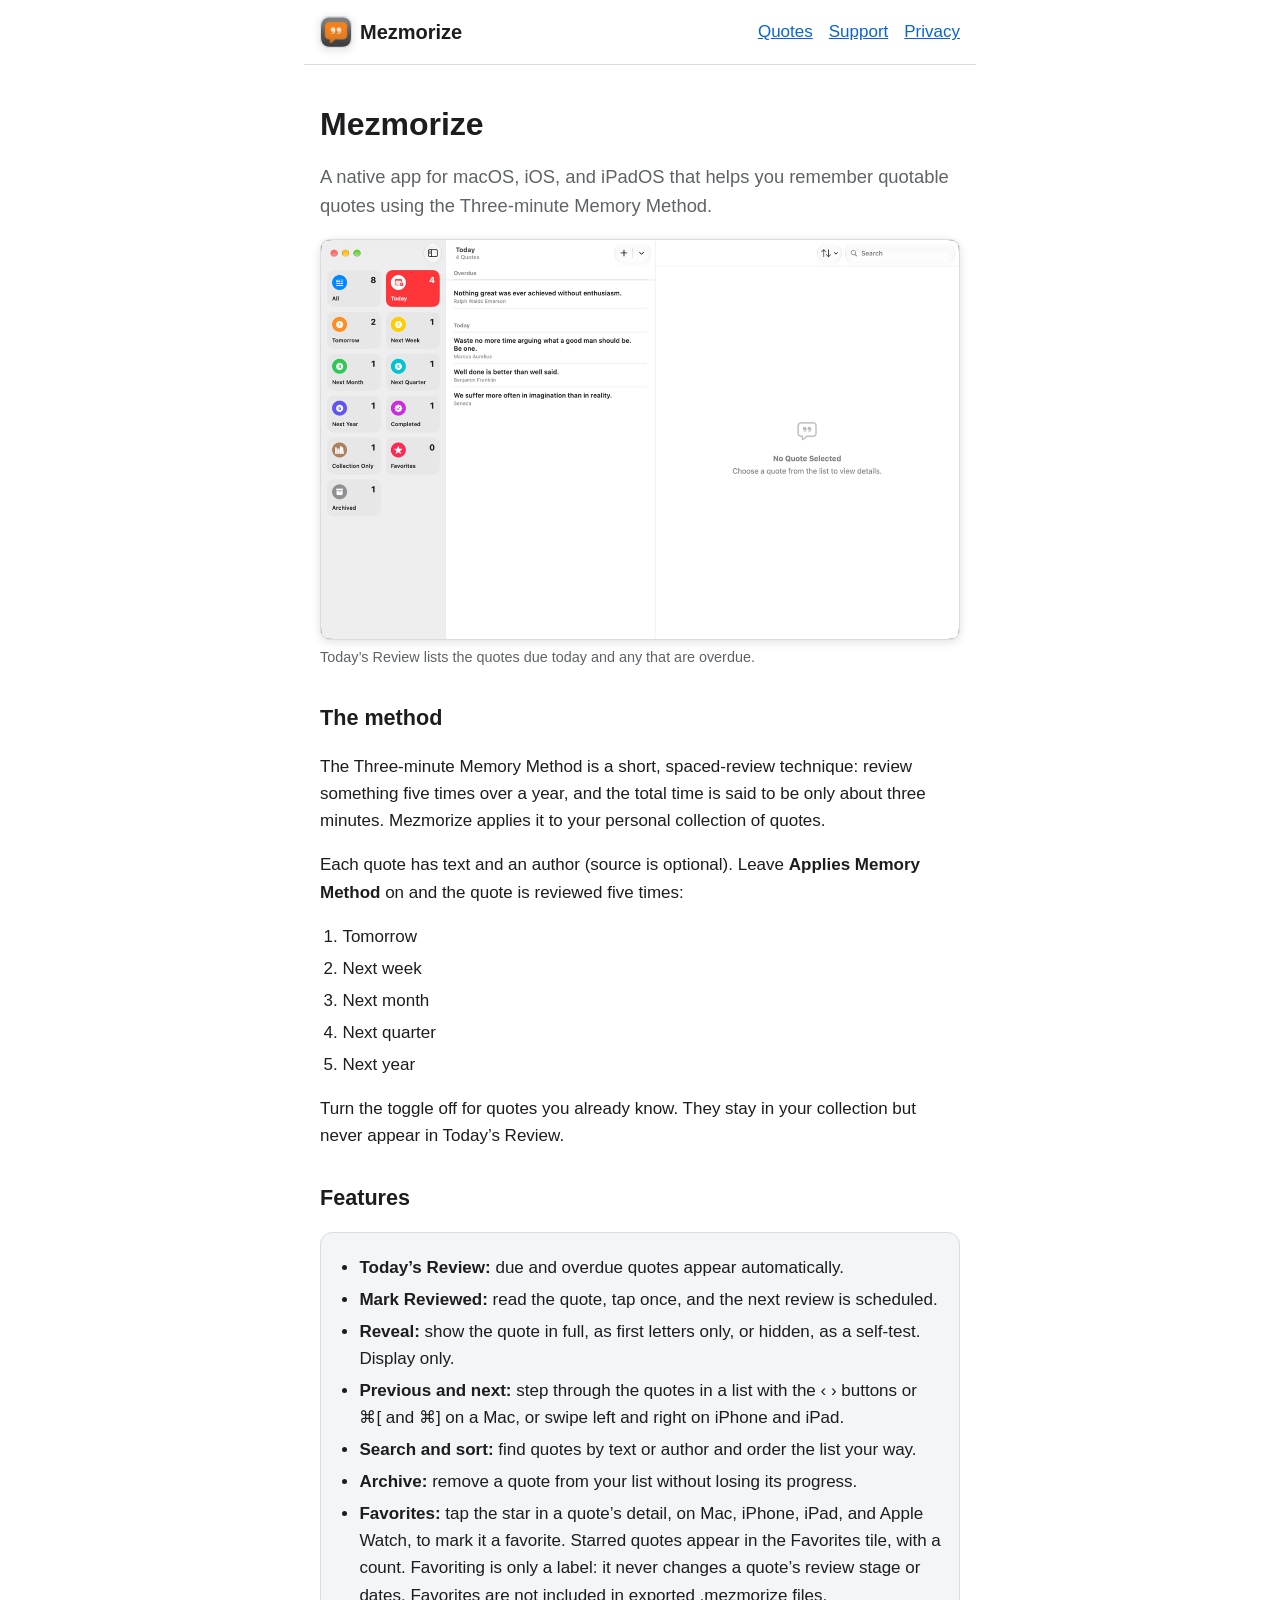
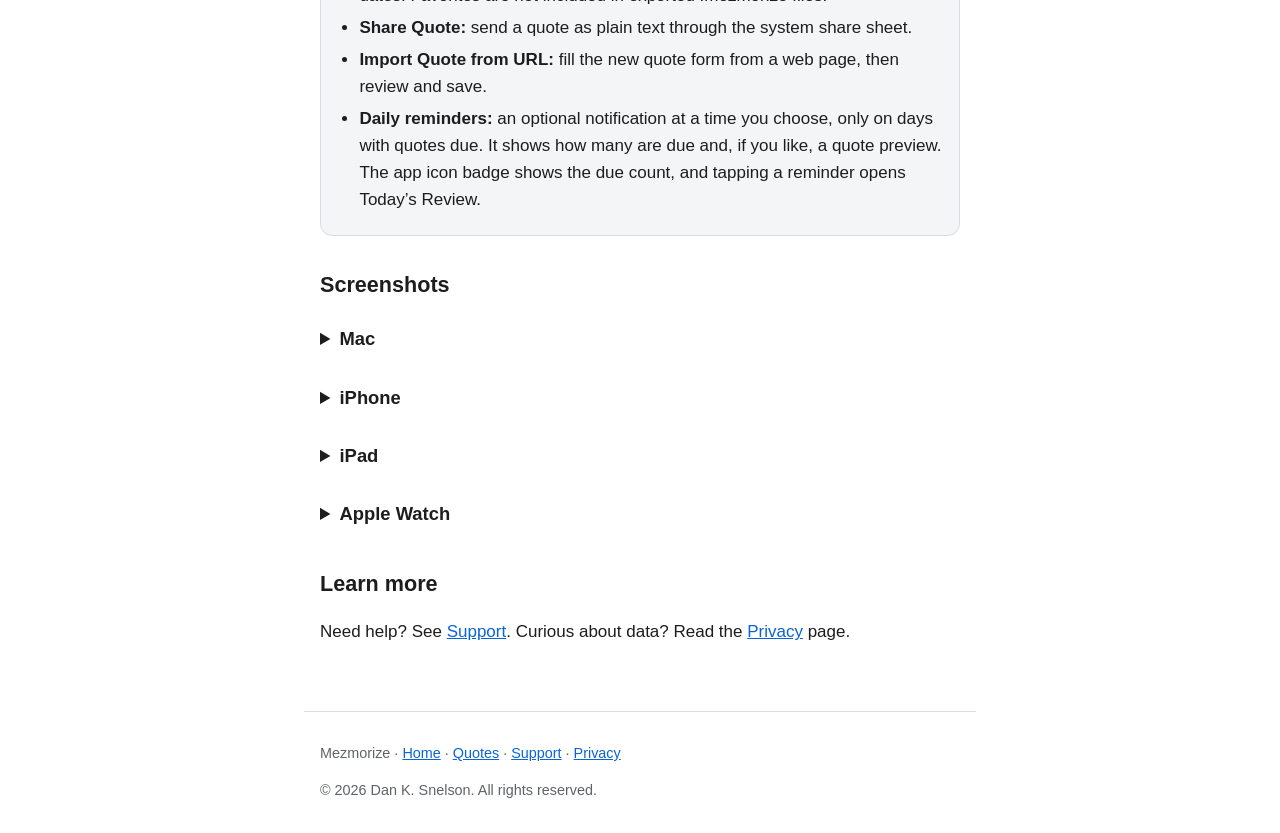
==== index.html @ 94668684 "Add Apple Watch screenshots to the home page" ====
<!doctype html>
<html lang="en">
<head>
<meta charset="utf-8">
<meta name="viewport" content="width=device-width, initial-scale=1">
<title>Mezmorize</title>
<meta name="description" content="A native SwiftUI app for macOS, iOS, and iPadOS that helps you remember quotable quotes.">
<link rel="stylesheet" href="style.css">
<script src="lightbox.js" defer></script>
</head>
<body>
<header>
<a class="brand" href="index.html"><img src="images/mezmorize_icon_128.png" alt="" width="32" height="32">Mezmorize</a>
<nav><a href="quotes.html">Quotes</a><a href="support.html">Support</a><a href="privacy.html">Privacy</a></nav>
</header>
<main>
<h1>Mezmorize</h1>
<p class="lead">A native app for macOS, iOS, and iPadOS that helps you remember quotable quotes using the Three-minute Memory Method.</p>

<figure class="shot hero"><picture><source media="(prefers-color-scheme: dark)" srcset="screenshots/web/mac/01-todays-review-dark.png"><img src="screenshots/web/mac/01-todays-review.png" alt="The Today&rsquo;s Review screen in Mezmorize on Mac, listing the quotes that are due today and any that are overdue." width="1200" height="750" decoding="async"></picture><figcaption>Today&rsquo;s Review lists the quotes due today and any that are overdue.</figcaption></figure>

<h2>The method</h2>
<p>The Three-minute Memory Method is a short, spaced-review technique: review something five times over a year, and the total time is said to be only about three minutes. Mezmorize applies it to your personal collection of quotes.</p>
<p>Each quote has text and an author (source is optional). Leave <strong>Applies Memory Method</strong> on and the quote is reviewed five times:</p>
<ol>
<li>Tomorrow</li>
<li>Next week</li>
<li>Next month</li>
<li>Next quarter</li>
<li>Next year</li>
</ol>
<p>Turn the toggle off for quotes you already know. They stay in your collection but never appear in Today&rsquo;s Review.</p>

<h2>Features</h2>
<div class="card">
<ul>
<li><strong>Today&rsquo;s Review:</strong> due and overdue quotes appear automatically.</li>
<li><strong>Mark Reviewed:</strong> read the quote, tap once, and the next review is scheduled.</li>
<li><strong>Reveal:</strong> show the quote in full, as first letters only, or hidden, as a self-test. Display only.</li>
<li><strong>Previous and next:</strong> step through the quotes in a list with the &lsaquo; &rsaquo; buttons or &#8984;[ and &#8984;] on a Mac, or swipe left and right on iPhone and iPad.</li>
<li><strong>Search and sort:</strong> find quotes by text or author and order the list your way.</li>
<li><strong>Archive:</strong> remove a quote from your list without losing its progress.</li>
<li><strong>Favorites:</strong> tap the star in a quote&rsquo;s detail, on Mac, iPhone, iPad, and Apple Watch, to mark it a favorite. Starred quotes appear in the Favorites tile, with a count. Favoriting is only a label: it never changes a quote&rsquo;s review stage or dates. Favorites are not included in exported .mezmorize files.</li>
<li><strong>Share Quote:</strong> send a quote as plain text through the system share sheet.</li>
<li><strong>Import Quote from URL:</strong> fill the new quote form from a web page, then review and save.</li>
<li><strong>Daily reminders:</strong> an optional notification at a time you choose, only on days with quotes due. It shows how many are due and, if you like, a quote preview. The app icon badge shows the due count, and tapping a reminder opens Today&rsquo;s Review.</li>
</ul>
</div>

<h2>Screenshots</h2>
<details class="platform">
<summary>Mac</summary>
<div class="shots">
<figure class="shot"><picture><source media="(prefers-color-scheme: dark)" srcset="screenshots/web/mac/02-quote-detail-dark.png"><img src="screenshots/web/mac/02-quote-detail.png" alt="A quote&rsquo;s detail screen showing its review progress and a Mark Reviewed button." loading="lazy" decoding="async" width="1200" height="750"></picture><figcaption>Open a quote, check its review progress, then tap Mark Reviewed to schedule the next review.</figcaption></figure>
<figure class="shot"><img src="screenshots/web/mac/04-reveal-hidden.png" alt="A quote with its text hidden so you can test yourself." loading="lazy" decoding="async" width="1200" height="750"><figcaption>Reveal: use Hide All to hide a quote and test yourself.</figcaption></figure>
<figure class="shot"><img src="screenshots/web/mac/05-search.png" alt="Searching within a collection of quotes by text or author." loading="lazy" decoding="async" width="1200" height="750"><figcaption>Search within a collection by text or author.</figcaption></figure>
<figure class="shot"><img src="screenshots/web/mac/06-new-quote.png" alt="The new quote form with fields for the quote text, author, and optional source." loading="lazy" decoding="async" width="1200" height="750"><figcaption>Add a quote with its text, author, and optional source.</figcaption></figure>
<figure class="shot"><img src="screenshots/web/mac/07-import-url.png" alt="The Import from URL screen, which fills the new quote form from a web page." loading="lazy" decoding="async" width="1200" height="750"><figcaption>Import from URL fills the new quote form from a web page. Review it, then save.</figcaption></figure>
</div>
</details>

<details class="platform">
<summary>iPhone</summary>
<div class="phones">
<figure><picture><source media="(prefers-color-scheme: dark)" srcset="screenshots/web/iphone/08-todays-review-dark.png"><img src="screenshots/web/iphone/02-todays-review.png" alt="Today&rsquo;s Review on iPhone, listing one overdue quote and three due today." loading="lazy" decoding="async" width="460" height="1000"></picture><figcaption>Today&rsquo;s Review: quotes due today and any overdue.</figcaption></figure>
<figure><img src="screenshots/web/iphone/03-quote-detail.png" alt="A quote on iPhone with its review progress, 1 of 5, and a Mark Reviewed button." loading="lazy" decoding="async" width="460" height="1000"><figcaption>Check progress, then Mark Reviewed.</figcaption></figure>
<figure><img src="screenshots/web/iphone/06-search.png" alt="Searching for an author on iPhone, with matching quotes listed above the keyboard." loading="lazy" decoding="async" width="460" height="1000"><figcaption>Search by text or author.</figcaption></figure>
</div>
</details>

<details class="platform">
<summary>iPad</summary>
<div class="shots">
<figure><picture><source media="(prefers-color-scheme: dark)" srcset="screenshots/web/ipad/07-todays-review-dark.png"><img src="screenshots/web/ipad/01-todays-review.png" alt="Today&rsquo;s Review on iPad, listing the quotes that are due today and any that are overdue." loading="lazy" decoding="async" width="750" height="1000"></picture><figcaption>Today&rsquo;s Review: quotes due today and any overdue.</figcaption></figure>
<figure><img src="screenshots/web/ipad/02-quote-detail.png" alt="A quote on iPad with its review progress and a Mark Reviewed button." loading="lazy" decoding="async" width="750" height="1000"><figcaption>Check progress, then Mark Reviewed.</figcaption></figure>
<figure><img src="screenshots/web/ipad/05-search.png" alt="Searching for quotes by text or author on iPad." loading="lazy" decoding="async" width="750" height="1000"><figcaption>Search by text or author.</figcaption></figure>
</div>
</details>

<details class="platform">
<summary>Apple Watch</summary>
<div class="phones">
<figure><img src="screenshots/web/watch/01-today.png" alt="Today list on Apple Watch: quotes that are overdue, then due today." loading="lazy" decoding="async" width="416" height="496"><figcaption>Today lists the quotes that are due.</figcaption></figure>
<figure><img src="screenshots/web/watch/02-quote-detail.png" alt="A quote on Apple Watch with its author and review progress." loading="lazy" decoding="async" width="416" height="496"><figcaption>Open a quote to see its progress.</figcaption></figure>
<figure><img src="screenshots/web/watch/03-reveal-hidden.png" alt="A quote on Apple Watch with its text hidden." loading="lazy" decoding="async" width="416" height="496"><figcaption>Tap the quote to cycle Full, First Letters, and Hidden.</figcaption></figure>
</div>
</details>

<h2>Learn more</h2>
<p>Need help? See <a href="support.html">Support</a>. Curious about data? Read the <a href="privacy.html">Privacy</a> page.</p>
</main>
<footer>
<p>Mezmorize &middot; <a href="index.html">Home</a> &middot; <a href="quotes.html">Quotes</a> &middot; <a href="support.html">Support</a> &middot; <a href="privacy.html">Privacy</a></p>
<p>&copy; 2026 Dan K. Snelson. All rights reserved.</p>
</footer>
</body>
</html>
---- style.css ----
:root{--bg:#fff;--fg:#1d1d1f;--muted:#5f6368;--accent:#0a64d6;--card:#f4f5f7;--border:#d9dce1}
@media (prefers-color-scheme:dark){:root{--bg:#111214;--fg:#ececee;--muted:#a0a4ab;--accent:#6cb2ff;--card:#1b1d21;--border:#2e3137}}
*{box-sizing:border-box}
body{margin:0;background:var(--bg);color:var(--fg);font:17px/1.6 -apple-system,BlinkMacSystemFont,"Segoe UI",Roboto,Helvetica,Arial,sans-serif}
a{color:var(--accent)}
header,main,footer{max-width:42rem;margin:0 auto;padding:1rem 16px}
header{display:flex;flex-wrap:wrap;justify-content:space-between;align-items:center;gap:.5rem;border-bottom:1px solid var(--border)}
.brand{display:inline-flex;align-items:center;gap:.5rem;font-weight:700;font-size:1.25rem;color:var(--fg);text-decoration:none}
.brand img{width:32px;height:32px;border-radius:7px}
nav a{margin-left:1rem}
h1{font-size:2rem;line-height:1.2;margin:1.5rem 0 .5rem}
h2{font-size:1.35rem;margin:2rem 0 .5rem}
.lead{font-size:1.15rem;color:var(--muted)}
ol,ul{padding-left:1.4rem}
li{margin:.3rem 0}
.card{background:var(--card);border:1px solid var(--border);border-radius:12px;padding:.25rem 1rem;margin:1rem 0}
footer{border-top:1px solid var(--border);color:var(--muted);font-size:.9rem;margin-top:2rem}
figure{margin:1rem 0}
figcaption{color:var(--muted);font-size:.9rem;margin-top:.4rem}
img{display:block;max-width:100%;height:auto;border-radius:10px;border:1px solid var(--border);box-shadow:0 2px 10px rgba(0,0,0,.12)}
.shots,.pair{display:grid;grid-template-columns:1fr;gap:1rem}
.shots figure,.pair figure{margin:0}
@media (min-width:600px){.shots,.pair{grid-template-columns:1fr 1fr}.wide{grid-column:1/-1}}
h3{font-size:1.1rem;margin:1.5rem 0 .5rem}
.phones{display:grid;grid-template-columns:1fr 1fr;gap:1rem;margin:1rem 0}
.phones figure{margin:0}
.phones img{max-width:14rem;margin:0 auto}
@media (min-width:600px){.phones{grid-template-columns:repeat(4,1fr)}}
details.platform{margin:1rem 0}
details.platform>summary{cursor:pointer;font-weight:600;font-size:1.15rem;padding:.4rem 0}
details.platform[open]>summary{margin-bottom:.75rem}
figure img.zoomable{cursor:zoom-in}
dialog.lightbox{border:0;padding:0;background:transparent;color:#fff;width:100%;height:100%;max-width:100vw;max-height:100vh;overflow:hidden;cursor:zoom-out}
dialog.lightbox[open]{display:flex;flex-direction:column;align-items:center;justify-content:center;gap:.75rem}
dialog.lightbox::backdrop{background:rgba(0,0,0,.9)}
dialog.lightbox img{max-width:96vw;max-height:84vh;width:auto;height:auto;object-fit:contain;border:0;border-radius:6px;box-shadow:none;margin:0}
dialog.lightbox p{margin:0;padding:0 16px;max-width:96vw;text-align:center;font-size:.95rem;color:#ececee}
dialog.lightbox .lightbox-close{position:absolute;top:.5rem;right:.75rem;width:2.5rem;height:2.5rem;border:0;border-radius:50%;background:rgba(255,255,255,.15);color:#fff;font-size:1.75rem;line-height:1;cursor:pointer}
dialog.lightbox .lightbox-close:hover,dialog.lightbox .lightbox-close:focus-visible{background:rgba(255,255,255,.3)}
@media (prefers-reduced-motion:no-preference){dialog.lightbox[open]{animation:lbfade .18s ease-out}dialog.lightbox[open]::backdrop{animation:lbfade .18s ease-out}@keyframes lbfade{from{opacity:0}to{opacity:1}}}
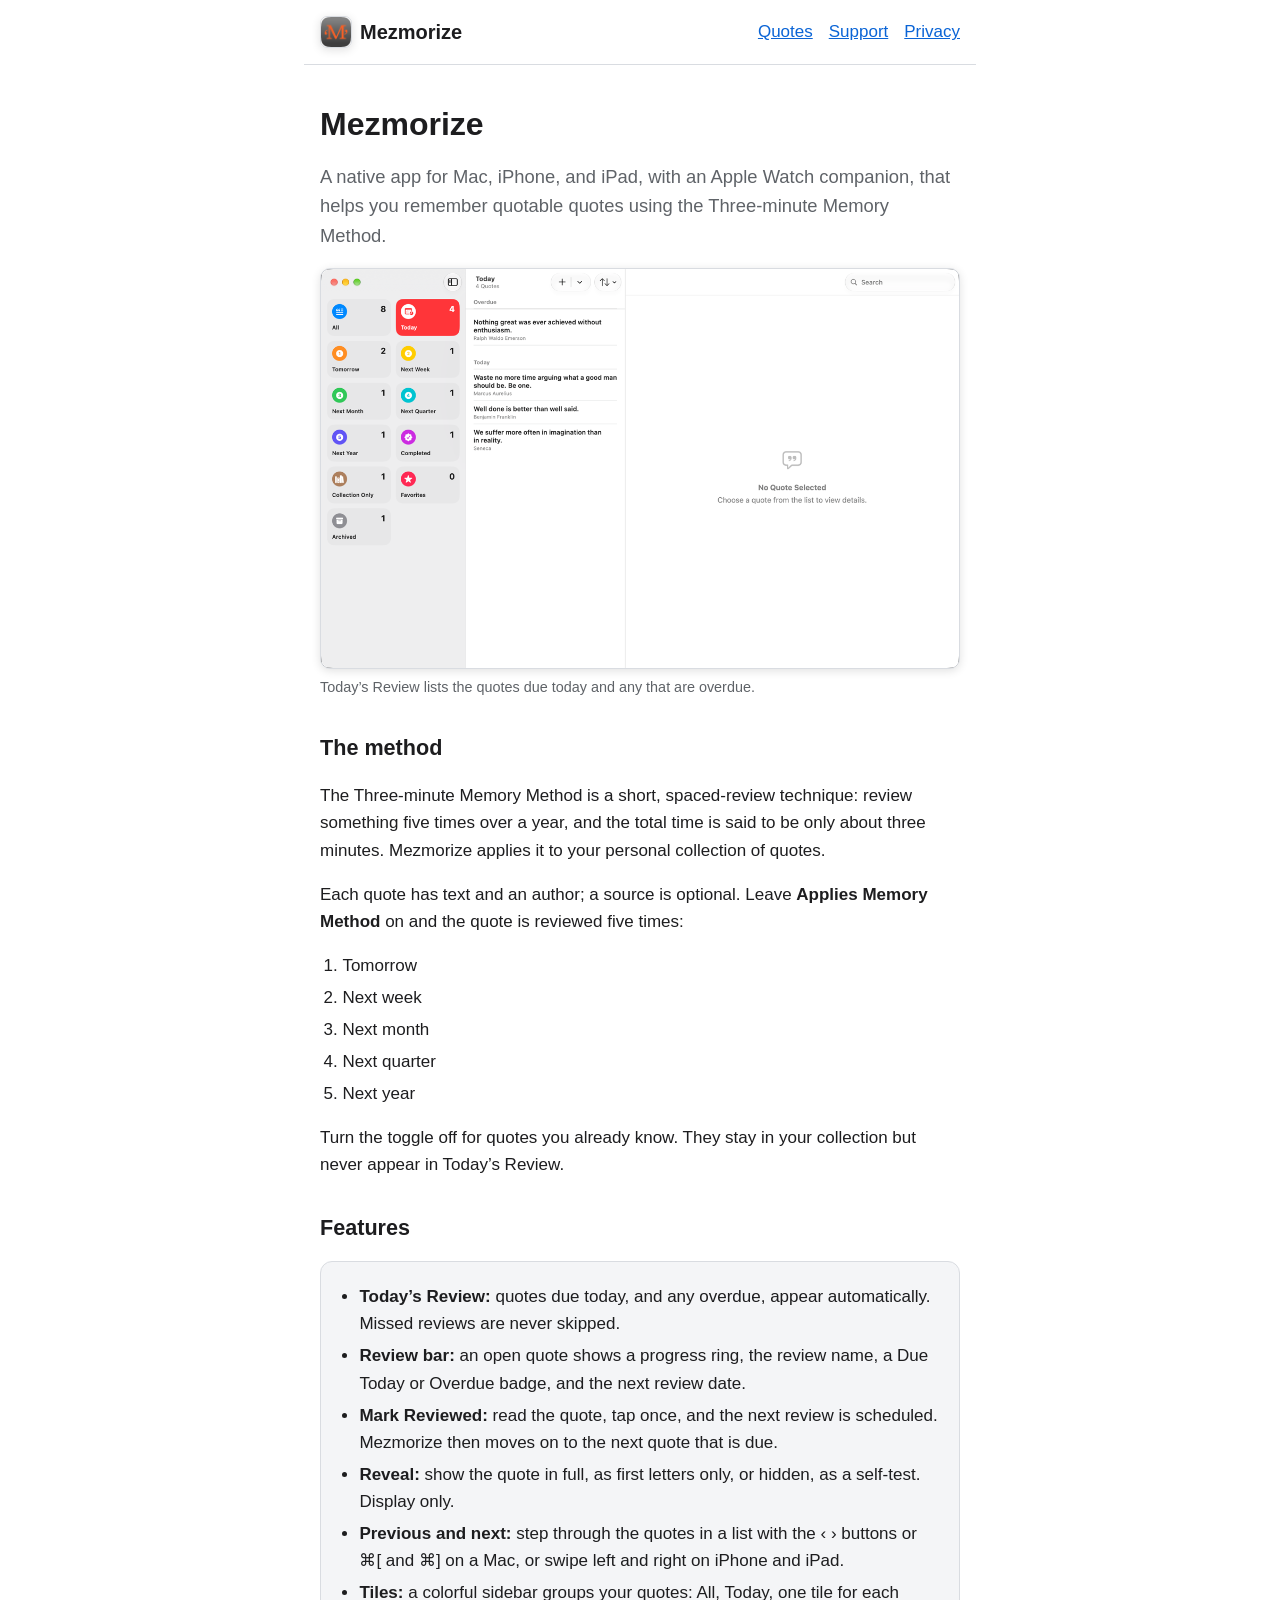
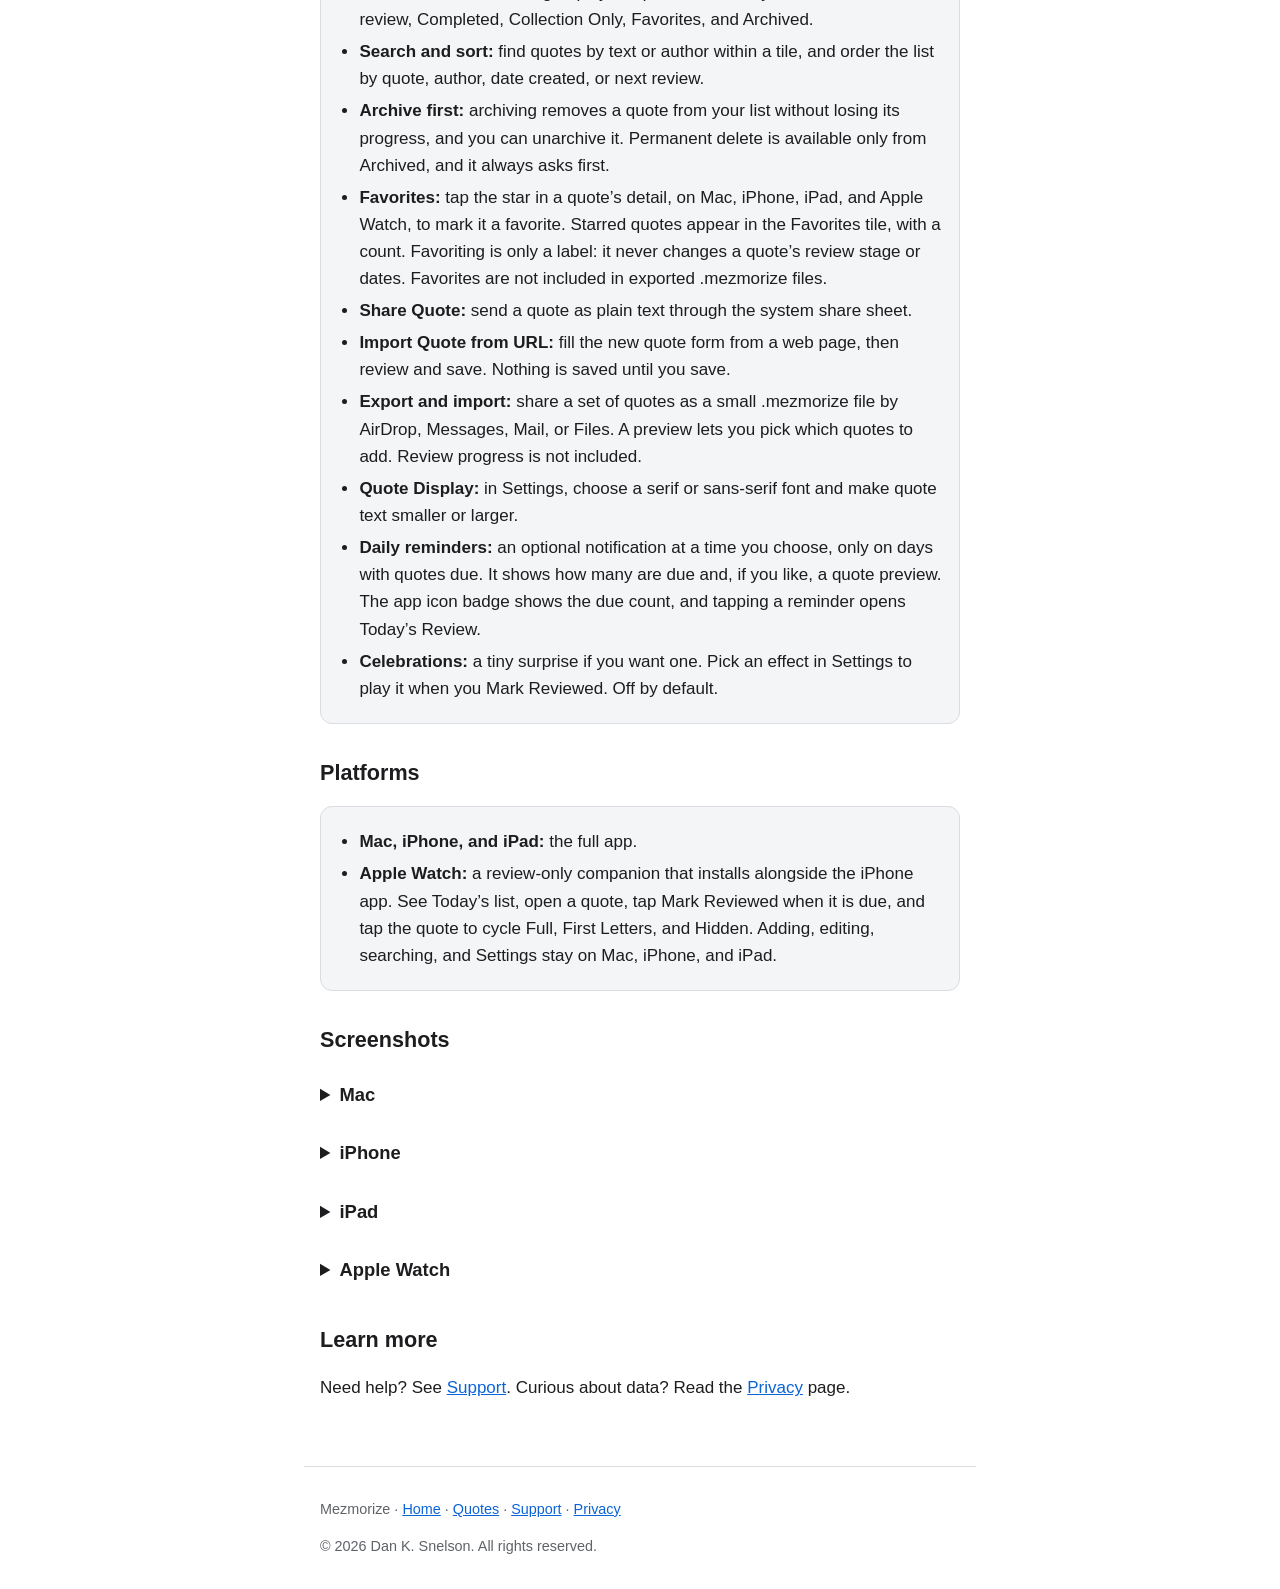
==== commit a0422c11: "Update site to match the app: watch companion, features, privacy, templates Add Apple Watch and curr" ====
--- a/index.html
+++ b/index.html
@@ -4,7 +4,7 @@
 <meta charset="utf-8">
 <meta name="viewport" content="width=device-width, initial-scale=1">
 <title>Mezmorize</title>
-<meta name="description" content="A native SwiftUI app for macOS, iOS, and iPadOS that helps you remember quotable quotes.">
+<meta name="description" content="A native SwiftUI app for Mac, iPhone, iPad, and Apple Watch that helps you remember quotable quotes.">
 <link rel="stylesheet" href="style.css">
 <script src="lightbox.js" defer></script>
 </head>
@@ -15,13 +15,13 @@
 </header>
 <main>
 <h1>Mezmorize</h1>
-<p class="lead">A native app for macOS, iOS, and iPadOS that helps you remember quotable quotes using the Three-minute Memory Method.</p>
+<p class="lead">A native app for Mac, iPhone, and iPad, with an Apple Watch companion, that helps you remember quotable quotes using the Three-minute Memory Method.</p>
 
-<figure class="shot hero"><picture><source media="(prefers-color-scheme: dark)" srcset="screenshots/web/mac/01-todays-review-dark.png"><img src="screenshots/web/mac/01-todays-review.png" alt="The Today&rsquo;s Review screen in Mezmorize on Mac, listing the quotes that are due today and any that are overdue." width="1200" height="750" decoding="async"></picture><figcaption>Today&rsquo;s Review lists the quotes due today and any that are overdue.</figcaption></figure>
+<figure class="shot hero"><picture><source media="(prefers-color-scheme: dark)" srcset="screenshots/web/mac/01-todays-review-dark.png"><img src="screenshots/web/mac/01-todays-review.png" alt="Mezmorize on Mac: the tile sidebar, the Today&rsquo;s Review list with one overdue quote and three due today, and a quote open with its review bar." width="1200" height="750" decoding="async"></picture><figcaption>Today&rsquo;s Review lists the quotes due today and any that are overdue.</figcaption></figure>
 
 <h2>The method</h2>
 <p>The Three-minute Memory Method is a short, spaced-review technique: review something five times over a year, and the total time is said to be only about three minutes. Mezmorize applies it to your personal collection of quotes.</p>
-<p>Each quote has text and an author (source is optional). Leave <strong>Applies Memory Method</strong> on and the quote is reviewed five times:</p>
+<p>Each quote has text and an author; a source is optional. Leave <strong>Applies Memory Method</strong> on and the quote is reviewed five times:</p>
 <ol>
 <li>Tomorrow</li>
 <li>Next week</li>
@@ -34,16 +34,29 @@
 <h2>Features</h2>
 <div class="card">
 <ul>
-<li><strong>Today&rsquo;s Review:</strong> due and overdue quotes appear automatically.</li>
-<li><strong>Mark Reviewed:</strong> read the quote, tap once, and the next review is scheduled.</li>
+<li><strong>Today&rsquo;s Review:</strong> quotes due today, and any overdue, appear automatically. Missed reviews are never skipped.</li>
+<li><strong>Review bar:</strong> an open quote shows a progress ring, the review name, a Due Today or Overdue badge, and the next review date.</li>
+<li><strong>Mark Reviewed:</strong> read the quote, tap once, and the next review is scheduled. Mezmorize then moves on to the next quote that is due.</li>
 <li><strong>Reveal:</strong> show the quote in full, as first letters only, or hidden, as a self-test. Display only.</li>
 <li><strong>Previous and next:</strong> step through the quotes in a list with the &lsaquo; &rsaquo; buttons or &#8984;[ and &#8984;] on a Mac, or swipe left and right on iPhone and iPad.</li>
-<li><strong>Search and sort:</strong> find quotes by text or author and order the list your way.</li>
-<li><strong>Archive:</strong> remove a quote from your list without losing its progress.</li>
+<li><strong>Tiles:</strong> a colorful sidebar groups your quotes: All, Today, one tile for each review, Completed, Collection Only, Favorites, and Archived.</li>
+<li><strong>Search and sort:</strong> find quotes by text or author within a tile, and order the list by quote, author, date created, or next review.</li>
+<li><strong>Archive first:</strong> archiving removes a quote from your list without losing its progress, and you can unarchive it. Permanent delete is available only from Archived, and it always asks first.</li>
 <li><strong>Favorites:</strong> tap the star in a quote&rsquo;s detail, on Mac, iPhone, iPad, and Apple Watch, to mark it a favorite. Starred quotes appear in the Favorites tile, with a count. Favoriting is only a label: it never changes a quote&rsquo;s review stage or dates. Favorites are not included in exported .mezmorize files.</li>
 <li><strong>Share Quote:</strong> send a quote as plain text through the system share sheet.</li>
-<li><strong>Import Quote from URL:</strong> fill the new quote form from a web page, then review and save.</li>
+<li><strong>Import Quote from URL:</strong> fill the new quote form from a web page, then review and save. Nothing is saved until you save.</li>
+<li><strong>Export and import:</strong> share a set of quotes as a small .mezmorize file by AirDrop, Messages, Mail, or Files. A preview lets you pick which quotes to add. Review progress is not included.</li>
+<li><strong>Quote Display:</strong> in Settings, choose a serif or sans-serif font and make quote text smaller or larger.</li>
 <li><strong>Daily reminders:</strong> an optional notification at a time you choose, only on days with quotes due. It shows how many are due and, if you like, a quote preview. The app icon badge shows the due count, and tapping a reminder opens Today&rsquo;s Review.</li>
+<li><strong>Celebrations:</strong> a tiny surprise if you want one. Pick an effect in Settings to play it when you Mark Reviewed. Off by default.</li>
+</ul>
+</div>
+
+<h2>Platforms</h2>
+<div class="card">
+<ul>
+<li><strong>Mac, iPhone, and iPad:</strong> the full app.</li>
+<li><strong>Apple Watch:</strong> a review-only companion that installs alongside the iPhone app. See Today&rsquo;s list, open a quote, tap Mark Reviewed when it is due, and tap the quote to cycle Full, First Letters, and Hidden. Adding, editing, searching, and Settings stay on Mac, iPhone, and iPad.</li>
 </ul>
 </div>
 
@@ -51,8 +64,8 @@
 <details class="platform">
 <summary>Mac</summary>
 <div class="shots">
-<figure class="shot"><picture><source media="(prefers-color-scheme: dark)" srcset="screenshots/web/mac/02-quote-detail-dark.png"><img src="screenshots/web/mac/02-quote-detail.png" alt="A quote&rsquo;s detail screen showing its review progress and a Mark Reviewed button." loading="lazy" decoding="async" width="1200" height="750"></picture><figcaption>Open a quote, check its review progress, then tap Mark Reviewed to schedule the next review.</figcaption></figure>
-<figure class="shot"><img src="screenshots/web/mac/04-reveal-hidden.png" alt="A quote with its text hidden so you can test yourself." loading="lazy" decoding="async" width="1200" height="750"><figcaption>Reveal: use Hide All to hide a quote and test yourself.</figcaption></figure>
+<figure class="shot"><picture><source media="(prefers-color-scheme: dark)" srcset="screenshots/web/mac/02-quote-detail-dark.png"><img src="screenshots/web/mac/02-quote-detail.png" alt="A quote open on Mac, with the review bar at the bottom showing a progress ring, the 1-week review, a Due Today badge, the next review date, and a Mark Reviewed button." loading="lazy" decoding="async" width="1200" height="750"></picture><figcaption>Open a quote, check the review bar, then tap Mark Reviewed to schedule the next review.</figcaption></figure>
+<figure class="shot"><img src="screenshots/web/mac/04-reveal-hidden.png" alt="A quote on Mac with its words replaced by dashes so you can test yourself." loading="lazy" decoding="async" width="1200" height="750"><figcaption>Reveal: cycle a quote between Full, First Letters, and Hidden to test yourself.</figcaption></figure>
 <figure class="shot"><img src="screenshots/web/mac/05-search.png" alt="Searching within a collection of quotes by text or author." loading="lazy" decoding="async" width="1200" height="750"><figcaption>Search within a collection by text or author.</figcaption></figure>
 <figure class="shot"><img src="screenshots/web/mac/06-new-quote.png" alt="The new quote form with fields for the quote text, author, and optional source." loading="lazy" decoding="async" width="1200" height="750"><figcaption>Add a quote with its text, author, and optional source.</figcaption></figure>
 <figure class="shot"><img src="screenshots/web/mac/07-import-url.png" alt="The Import from URL screen, which fills the new quote form from a web page." loading="lazy" decoding="async" width="1200" height="750"><figcaption>Import from URL fills the new quote form from a web page. Review it, then save.</figcaption></figure>
@@ -62,8 +75,8 @@
 <details class="platform">
 <summary>iPhone</summary>
 <div class="phones">
-<figure><picture><source media="(prefers-color-scheme: dark)" srcset="screenshots/web/iphone/08-todays-review-dark.png"><img src="screenshots/web/iphone/02-todays-review.png" alt="Today&rsquo;s Review on iPhone, listing one overdue quote and three due today." loading="lazy" decoding="async" width="460" height="1000"></picture><figcaption>Today&rsquo;s Review: quotes due today and any overdue.</figcaption></figure>
-<figure><img src="screenshots/web/iphone/03-quote-detail.png" alt="A quote on iPhone with its review progress, 1 of 5, and a Mark Reviewed button." loading="lazy" decoding="async" width="460" height="1000"><figcaption>Check progress, then Mark Reviewed.</figcaption></figure>
+<figure><picture><source media="(prefers-color-scheme: dark)" srcset="screenshots/web/iphone/08-todays-review-dark.png"><img src="screenshots/web/iphone/02-todays-review.png" alt="Today&rsquo;s Review on iPhone, listing one overdue quote and three due today, with a button to add a quote." loading="lazy" decoding="async" width="460" height="1000"></picture><figcaption>Today&rsquo;s Review: quotes due today and any overdue.</figcaption></figure>
+<figure><img src="screenshots/web/iphone/03-quote-detail.png" alt="A quote on iPhone with the review bar at the bottom: a progress ring, the review name, a Due Today badge, and a button to mark it reviewed." loading="lazy" decoding="async" width="460" height="1000"><figcaption>Check the review bar, then Mark Reviewed.</figcaption></figure>
 <figure><img src="screenshots/web/iphone/06-search.png" alt="Searching for an author on iPhone, with matching quotes listed above the keyboard." loading="lazy" decoding="async" width="460" height="1000"><figcaption>Search by text or author.</figcaption></figure>
 </div>
 </details>
@@ -72,7 +85,7 @@
 <summary>iPad</summary>
 <div class="shots">
 <figure><picture><source media="(prefers-color-scheme: dark)" srcset="screenshots/web/ipad/07-todays-review-dark.png"><img src="screenshots/web/ipad/01-todays-review.png" alt="Today&rsquo;s Review on iPad, listing the quotes that are due today and any that are overdue." loading="lazy" decoding="async" width="750" height="1000"></picture><figcaption>Today&rsquo;s Review: quotes due today and any overdue.</figcaption></figure>
-<figure><img src="screenshots/web/ipad/02-quote-detail.png" alt="A quote on iPad with its review progress and a Mark Reviewed button." loading="lazy" decoding="async" width="750" height="1000"><figcaption>Check progress, then Mark Reviewed.</figcaption></figure>
+<figure><img src="screenshots/web/ipad/02-quote-detail.png" alt="A quote on iPad with the review bar at the bottom showing progress and a Mark Reviewed button." loading="lazy" decoding="async" width="750" height="1000"><figcaption>Check the review bar, then Mark Reviewed.</figcaption></figure>
 <figure><img src="screenshots/web/ipad/05-search.png" alt="Searching for quotes by text or author on iPad." loading="lazy" decoding="async" width="750" height="1000"><figcaption>Search by text or author.</figcaption></figure>
 </div>
 </details>
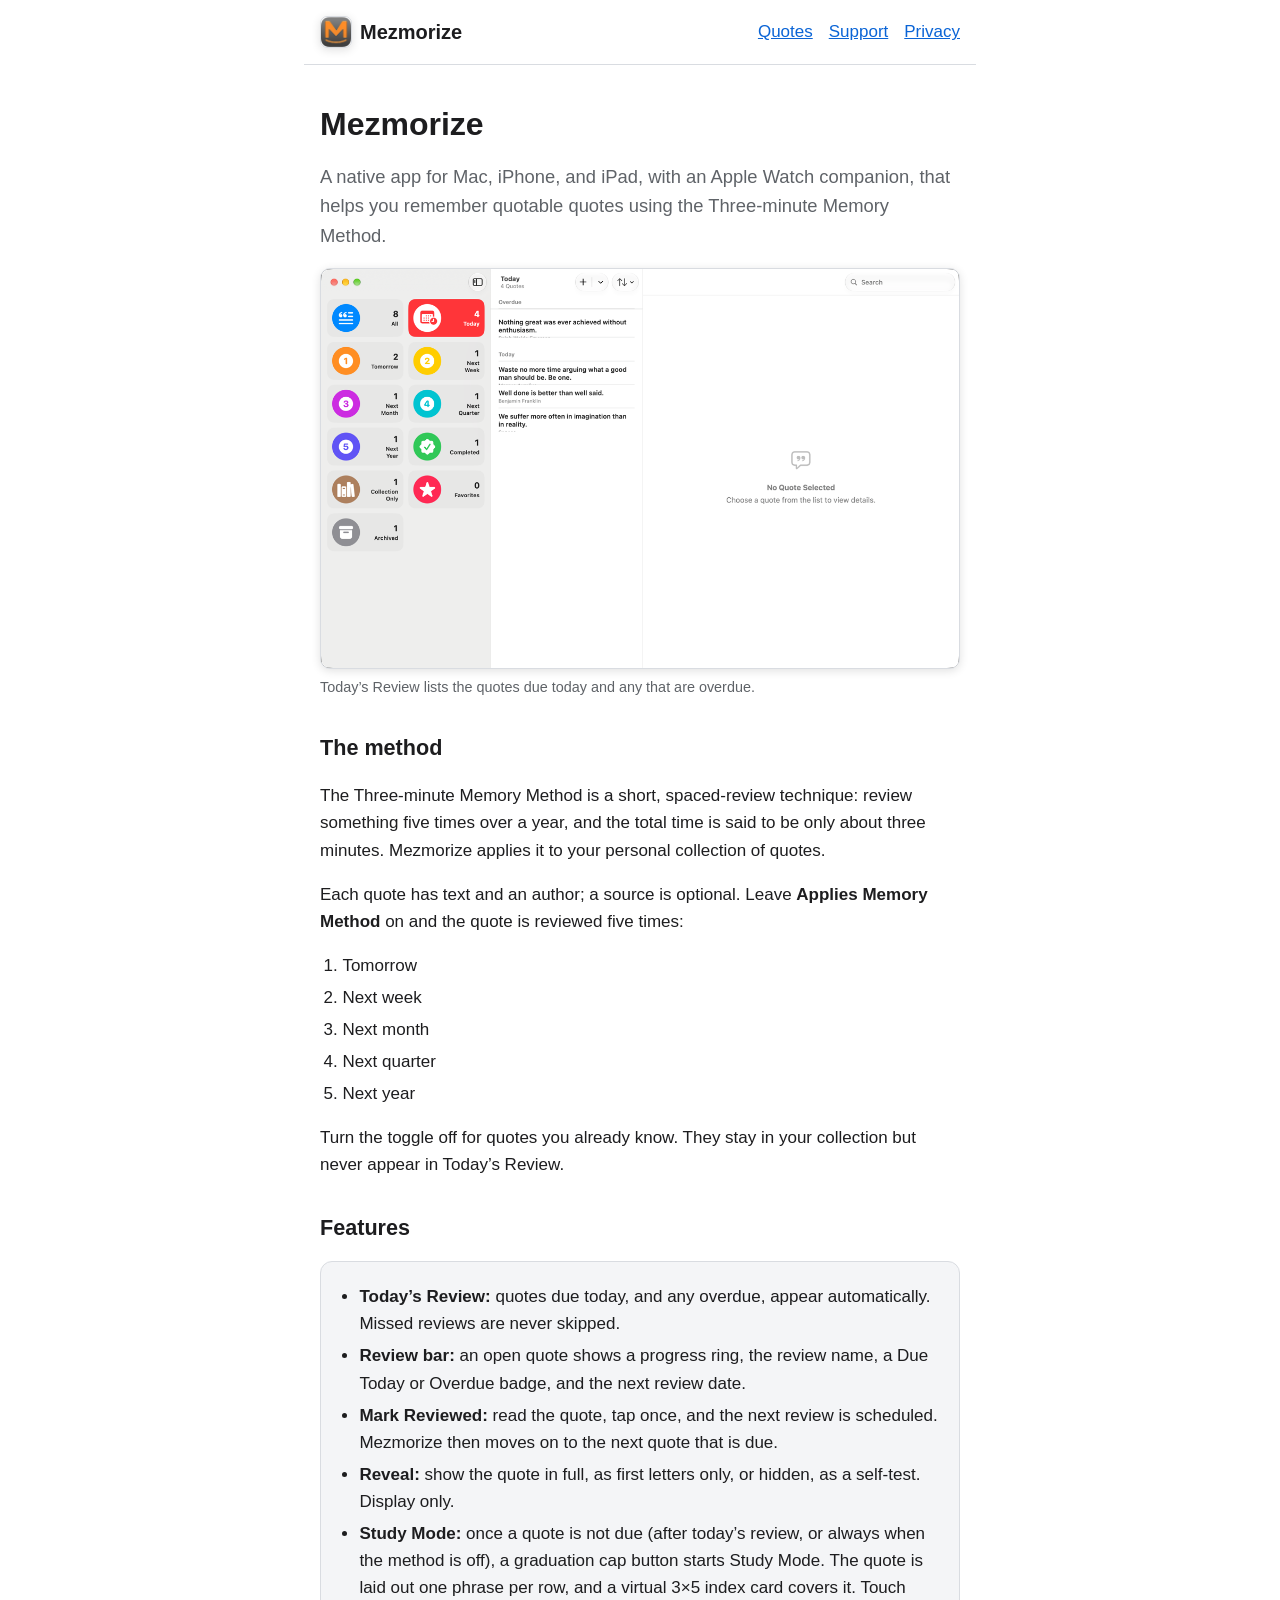
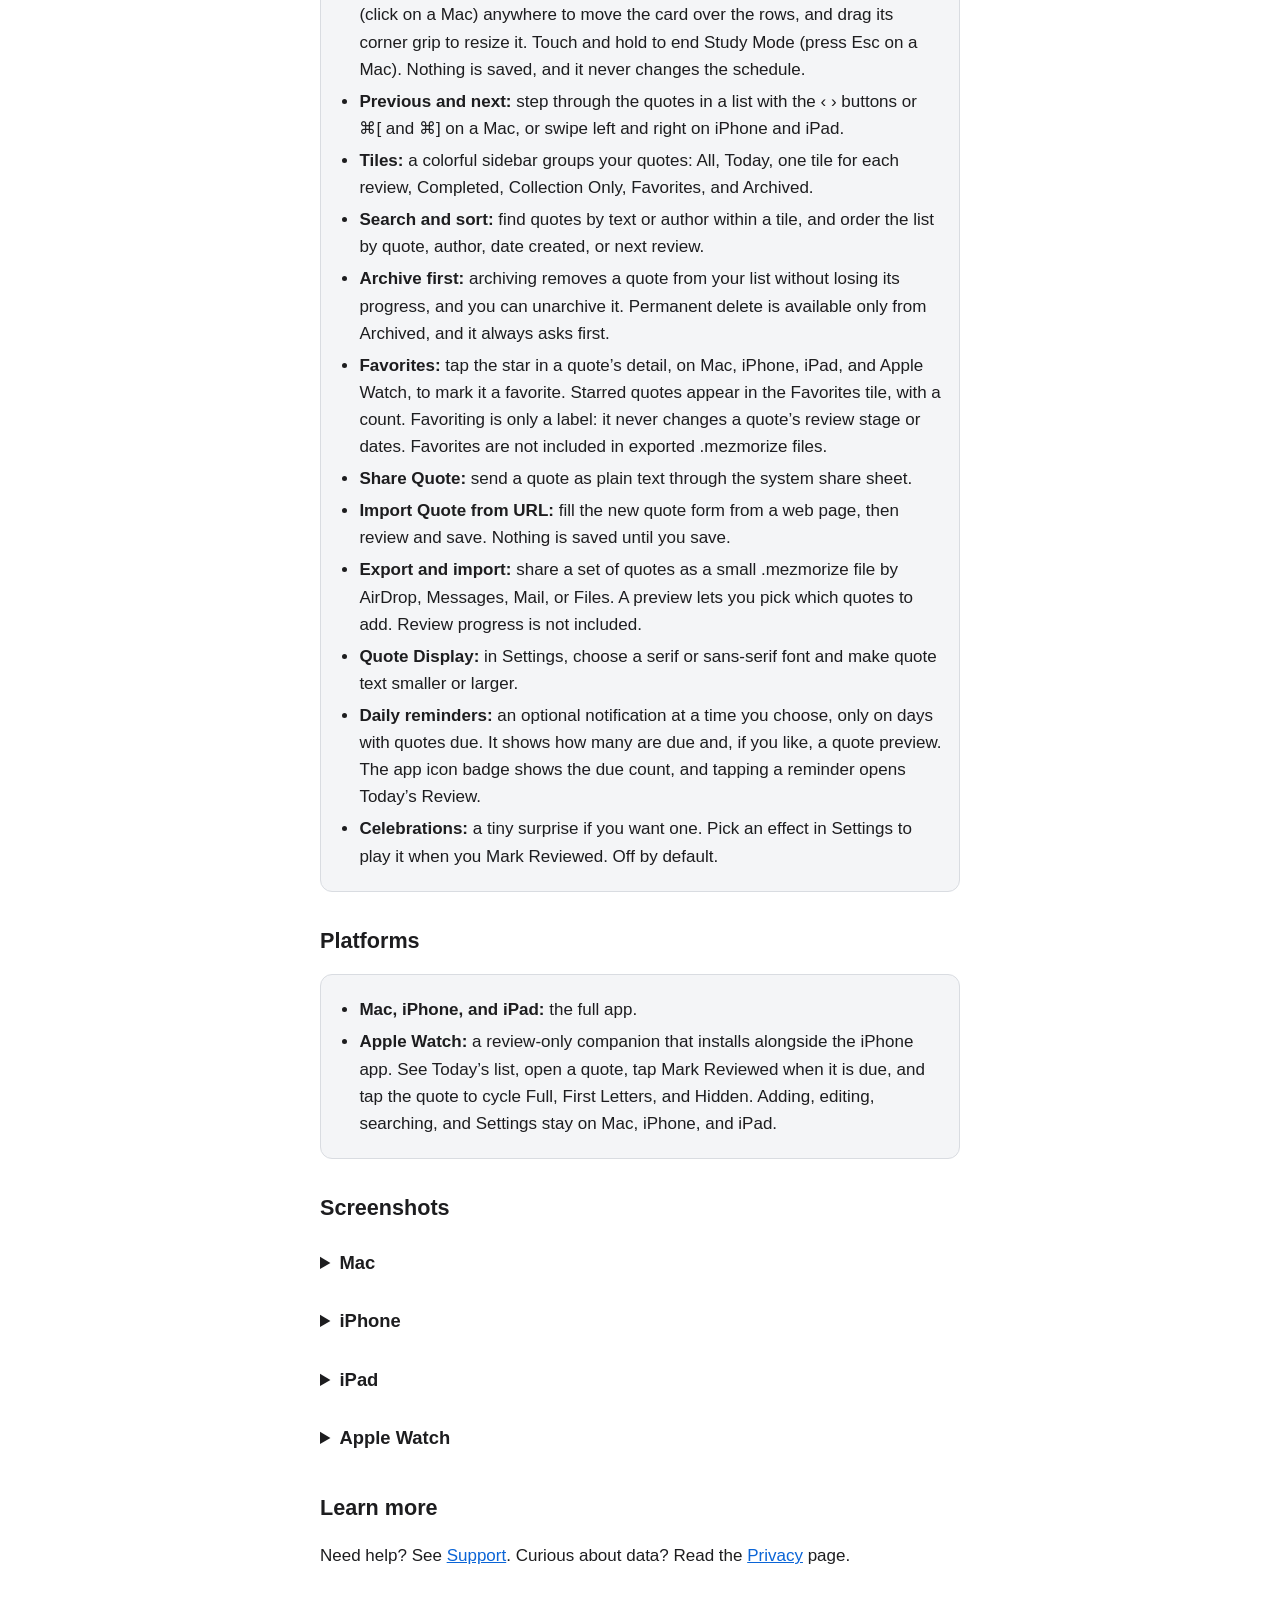
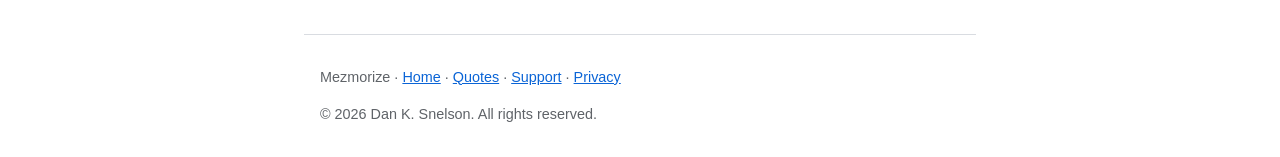
==== commit 29a28137: "Updated screenshots" ====
--- a/index.html
+++ b/index.html
@@ -38,6 +38,7 @@
 <li><strong>Review bar:</strong> an open quote shows a progress ring, the review name, a Due Today or Overdue badge, and the next review date.</li>
 <li><strong>Mark Reviewed:</strong> read the quote, tap once, and the next review is scheduled. Mezmorize then moves on to the next quote that is due.</li>
 <li><strong>Reveal:</strong> show the quote in full, as first letters only, or hidden, as a self-test. Display only.</li>
+<li><strong>Study Mode:</strong> once a quote is not due (after today&rsquo;s review, or always when the method is off), a graduation cap button starts Study Mode. The quote is laid out one phrase per row, and a virtual 3&times;5 index card covers it. Touch (click on a Mac) anywhere to move the card over the rows, and drag its corner grip to resize it. Touch and hold to end Study Mode (press Esc on a Mac). Nothing is saved, and it never changes the schedule.</li>
 <li><strong>Previous and next:</strong> step through the quotes in a list with the &lsaquo; &rsaquo; buttons or &#8984;[ and &#8984;] on a Mac, or swipe left and right on iPhone and iPad.</li>
 <li><strong>Tiles:</strong> a colorful sidebar groups your quotes: All, Today, one tile for each review, Completed, Collection Only, Favorites, and Archived.</li>
 <li><strong>Search and sort:</strong> find quotes by text or author within a tile, and order the list by quote, author, date created, or next review.</li>
@@ -65,6 +66,7 @@
 <summary>Mac</summary>
 <div class="shots">
 <figure class="shot"><picture><source media="(prefers-color-scheme: dark)" srcset="screenshots/web/mac/02-quote-detail-dark.png"><img src="screenshots/web/mac/02-quote-detail.png" alt="A quote open on Mac, with the review bar at the bottom showing a progress ring, the 1-week review, a Due Today badge, the next review date, and a Mark Reviewed button." loading="lazy" decoding="async" width="1200" height="750"></picture><figcaption>Open a quote, check the review bar, then tap Mark Reviewed to schedule the next review.</figcaption></figure>
+<figure class="shot"><img src="screenshots/web/mac/03-study-mode.png" alt="Study Mode on Mac: the Epictetus quote laid out one phrase per row, with its first phrase visible above a lined 3x5 index card that hides the rest. The quote list beside it is blurred." loading="lazy" decoding="async" width="1200" height="750"><figcaption>Study Mode: a 3&times;5 card hides the rest of the quote. Move it down to reveal one phrase at a time.</figcaption></figure>
 <figure class="shot"><img src="screenshots/web/mac/04-reveal-hidden.png" alt="A quote on Mac with its words replaced by dashes so you can test yourself." loading="lazy" decoding="async" width="1200" height="750"><figcaption>Reveal: cycle a quote between Full, First Letters, and Hidden to test yourself.</figcaption></figure>
 <figure class="shot"><img src="screenshots/web/mac/05-search.png" alt="Searching within a collection of quotes by text or author." loading="lazy" decoding="async" width="1200" height="750"><figcaption>Search within a collection by text or author.</figcaption></figure>
 <figure class="shot"><img src="screenshots/web/mac/06-new-quote.png" alt="The new quote form with fields for the quote text, author, and optional source." loading="lazy" decoding="async" width="1200" height="750"><figcaption>Add a quote with its text, author, and optional source.</figcaption></figure>
@@ -77,6 +79,7 @@
 <div class="phones">
 <figure><picture><source media="(prefers-color-scheme: dark)" srcset="screenshots/web/iphone/08-todays-review-dark.png"><img src="screenshots/web/iphone/02-todays-review.png" alt="Today&rsquo;s Review on iPhone, listing one overdue quote and three due today, with a button to add a quote." loading="lazy" decoding="async" width="460" height="1000"></picture><figcaption>Today&rsquo;s Review: quotes due today and any overdue.</figcaption></figure>
 <figure><img src="screenshots/web/iphone/03-quote-detail.png" alt="A quote on iPhone with the review bar at the bottom: a progress ring, the review name, a Due Today badge, and a button to mark it reviewed." loading="lazy" decoding="async" width="460" height="1000"><figcaption>Check the review bar, then Mark Reviewed.</figcaption></figure>
+<figure><img src="screenshots/web/iphone/04-study-mode.png" alt="Study Mode on iPhone: the Epictetus quote with its first phrase visible above a lined 3x5 index card that hides the rest." loading="lazy" decoding="async" width="460" height="1000"><figcaption>Study Mode: a 3&times;5 card hides the rest of the quote.</figcaption></figure>
 <figure><img src="screenshots/web/iphone/06-search.png" alt="Searching for an author on iPhone, with matching quotes listed above the keyboard." loading="lazy" decoding="async" width="460" height="1000"><figcaption>Search by text or author.</figcaption></figure>
 </div>
 </details>
@@ -84,9 +87,10 @@
 <details class="platform">
 <summary>iPad</summary>
 <div class="shots">
-<figure><picture><source media="(prefers-color-scheme: dark)" srcset="screenshots/web/ipad/07-todays-review-dark.png"><img src="screenshots/web/ipad/01-todays-review.png" alt="Today&rsquo;s Review on iPad, listing the quotes that are due today and any that are overdue." loading="lazy" decoding="async" width="750" height="1000"></picture><figcaption>Today&rsquo;s Review: quotes due today and any overdue.</figcaption></figure>
-<figure><img src="screenshots/web/ipad/02-quote-detail.png" alt="A quote on iPad with the review bar at the bottom showing progress and a Mark Reviewed button." loading="lazy" decoding="async" width="750" height="1000"><figcaption>Check the review bar, then Mark Reviewed.</figcaption></figure>
-<figure><img src="screenshots/web/ipad/05-search.png" alt="Searching for quotes by text or author on iPad." loading="lazy" decoding="async" width="750" height="1000"><figcaption>Search by text or author.</figcaption></figure>
+<figure><picture><source media="(prefers-color-scheme: dark)" srcset="screenshots/web/ipad/07-todays-review-dark.png"><img src="screenshots/web/ipad/01-todays-review.png" alt="Today&rsquo;s Review on iPad, listing the quotes that are due today and any that are overdue." loading="lazy" decoding="async" width="1000" height="750"></picture><figcaption>Today&rsquo;s Review: quotes due today and any overdue.</figcaption></figure>
+<figure><img src="screenshots/web/ipad/02-quote-detail.png" alt="A quote on iPad with the review bar at the bottom showing progress and a Mark Reviewed button." loading="lazy" decoding="async" width="1000" height="750"><figcaption>Check the review bar, then Mark Reviewed.</figcaption></figure>
+<figure><img src="screenshots/web/ipad/03-study-mode.png" alt="Study Mode on iPad: the Epictetus quote with its first phrase visible above a lined 3x5 index card that hides the rest. The list column is blurred." loading="lazy" decoding="async" width="1000" height="750"><figcaption>Study Mode: a 3&times;5 card hides the rest of the quote. Move it down to reveal one phrase at a time.</figcaption></figure>
+<figure><img src="screenshots/web/ipad/05-search.png" alt="Searching for quotes by text or author on iPad." loading="lazy" decoding="async" width="1000" height="750"><figcaption>Search by text or author.</figcaption></figure>
 </div>
 </details>
 
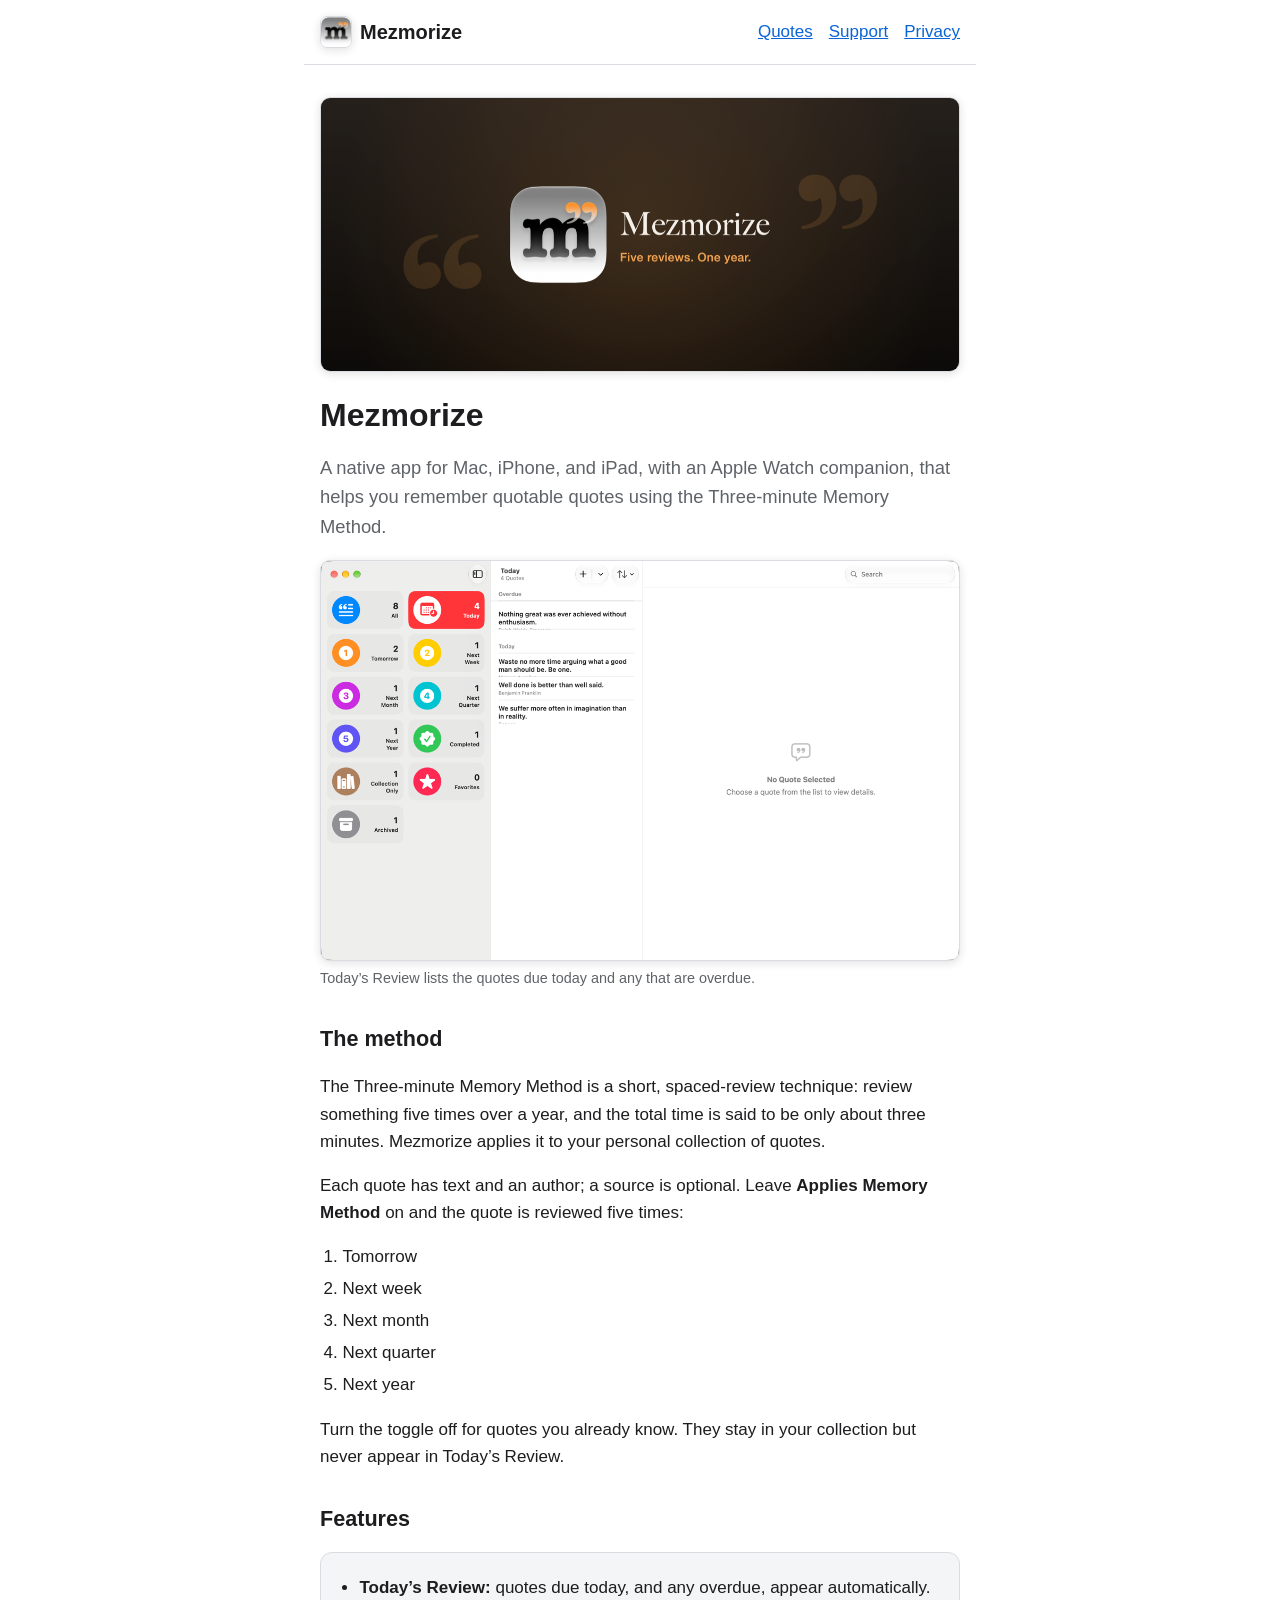
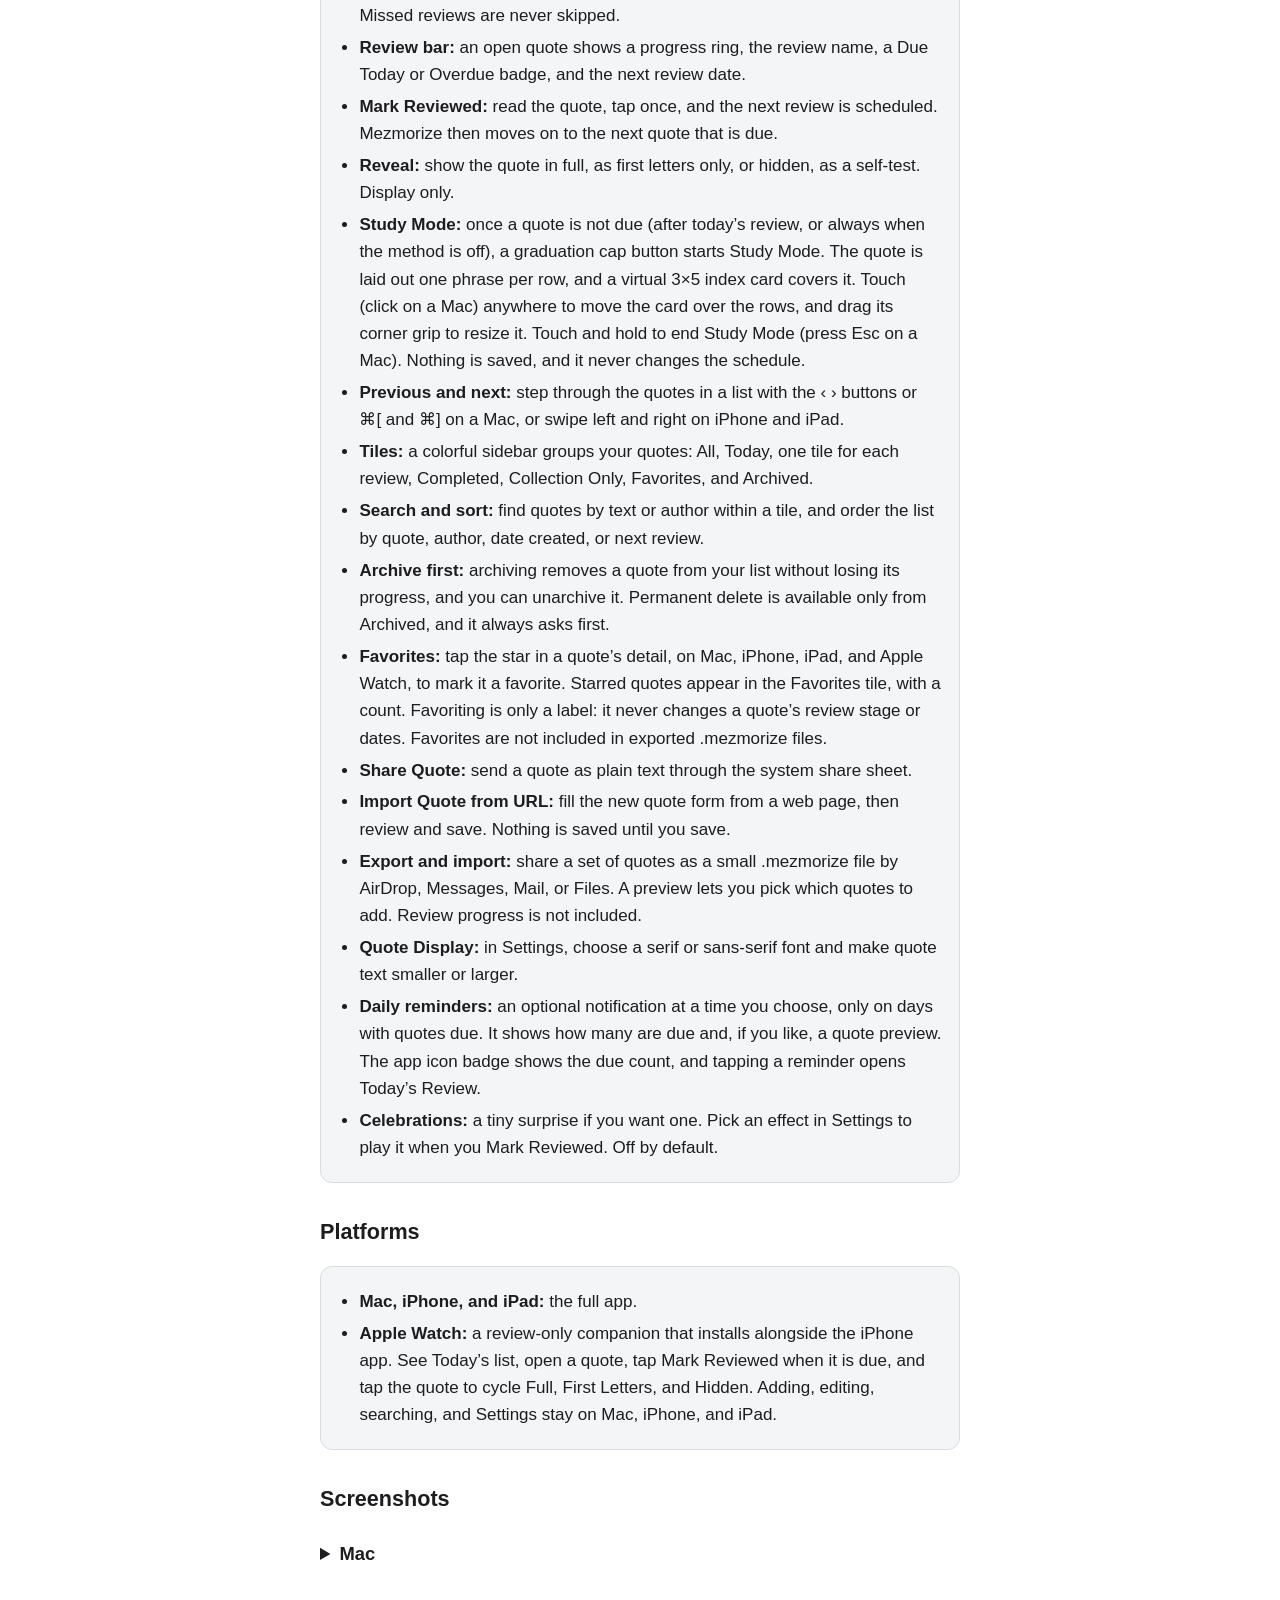
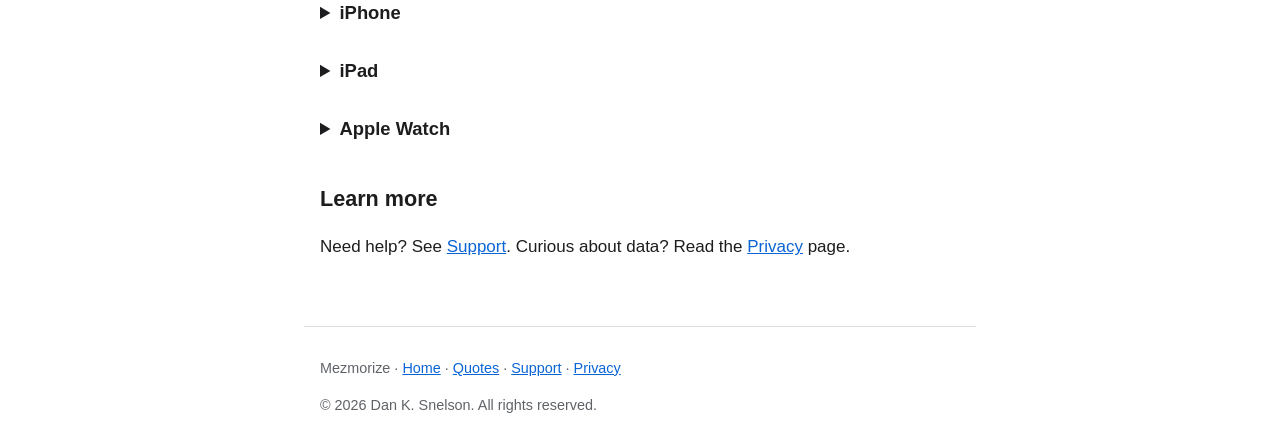
==== commit be43ae42: "Updated screenshots" ====
--- a/index.html
+++ b/index.html
@@ -14,6 +14,7 @@
 <nav><a href="quotes.html">Quotes</a><a href="support.html">Support</a><a href="privacy.html">Privacy</a></nav>
 </header>
 <main>
+<figure class="shot"><img src="screenshots/web/header/header-1200x514.png" alt="Mezmorize: five reviews, one year." width="1200" height="514" decoding="async"></figure>
 <h1>Mezmorize</h1>
 <p class="lead">A native app for Mac, iPhone, and iPad, with an Apple Watch companion, that helps you remember quotable quotes using the Three-minute Memory Method.</p>
 
@@ -80,7 +81,7 @@
 <figure><picture><source media="(prefers-color-scheme: dark)" srcset="screenshots/web/iphone/08-todays-review-dark.png"><img src="screenshots/web/iphone/02-todays-review.png" alt="Today&rsquo;s Review on iPhone, listing one overdue quote and three due today, with a button to add a quote." loading="lazy" decoding="async" width="460" height="1000"></picture><figcaption>Today&rsquo;s Review: quotes due today and any overdue.</figcaption></figure>
 <figure><img src="screenshots/web/iphone/03-quote-detail.png" alt="A quote on iPhone with the review bar at the bottom: a progress ring, the review name, a Due Today badge, and a button to mark it reviewed." loading="lazy" decoding="async" width="460" height="1000"><figcaption>Check the review bar, then Mark Reviewed.</figcaption></figure>
 <figure><img src="screenshots/web/iphone/04-study-mode.png" alt="Study Mode on iPhone: the Epictetus quote with its first phrase visible above a lined 3x5 index card that hides the rest." loading="lazy" decoding="async" width="460" height="1000"><figcaption>Study Mode: a 3&times;5 card hides the rest of the quote.</figcaption></figure>
-<figure><img src="screenshots/web/iphone/06-search.png" alt="Searching for an author on iPhone, with matching quotes listed above the keyboard." loading="lazy" decoding="async" width="460" height="1000"><figcaption>Search by text or author.</figcaption></figure>
+<figure><img src="screenshots/web/iphone/06-search.png" alt="Searching for an author on iPhone, with matching quotes listed above the search field." loading="lazy" decoding="async" width="460" height="1000"><figcaption>Search by text or author.</figcaption></figure>
 </div>
 </details>
 
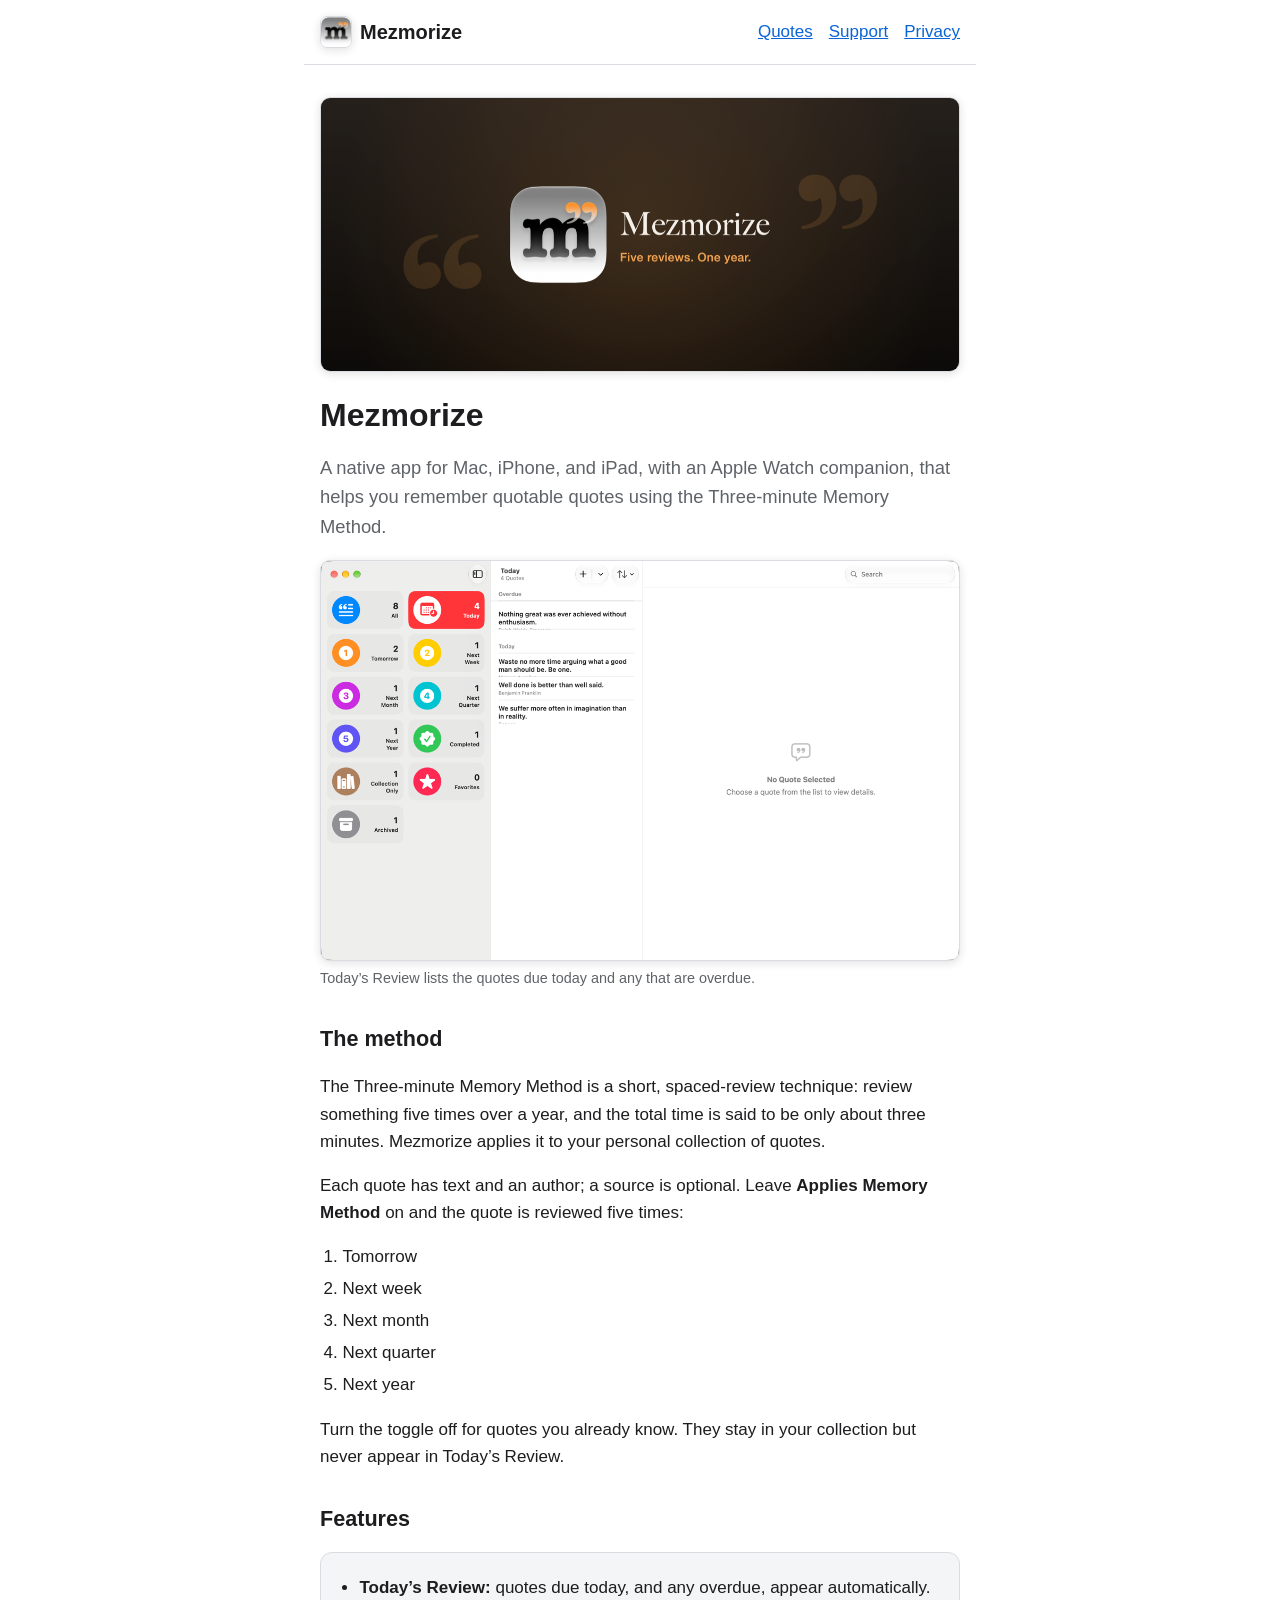
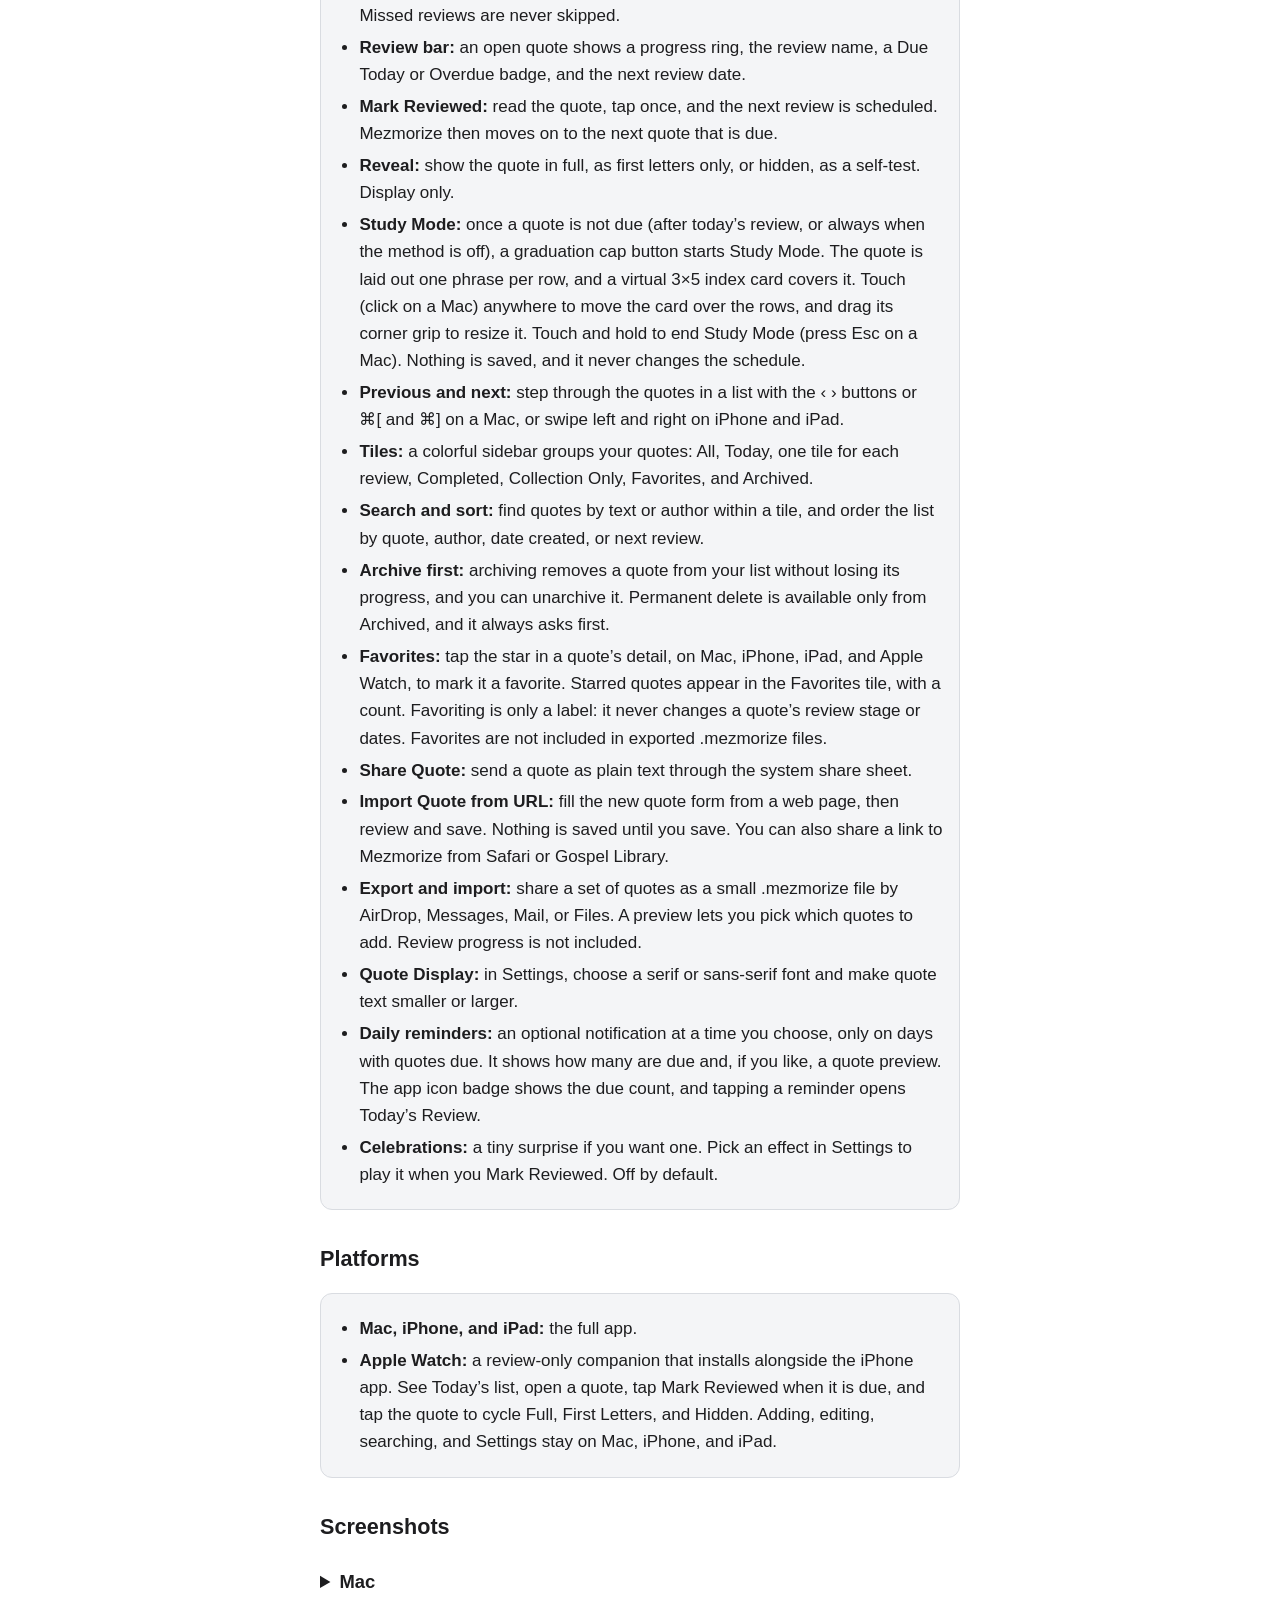
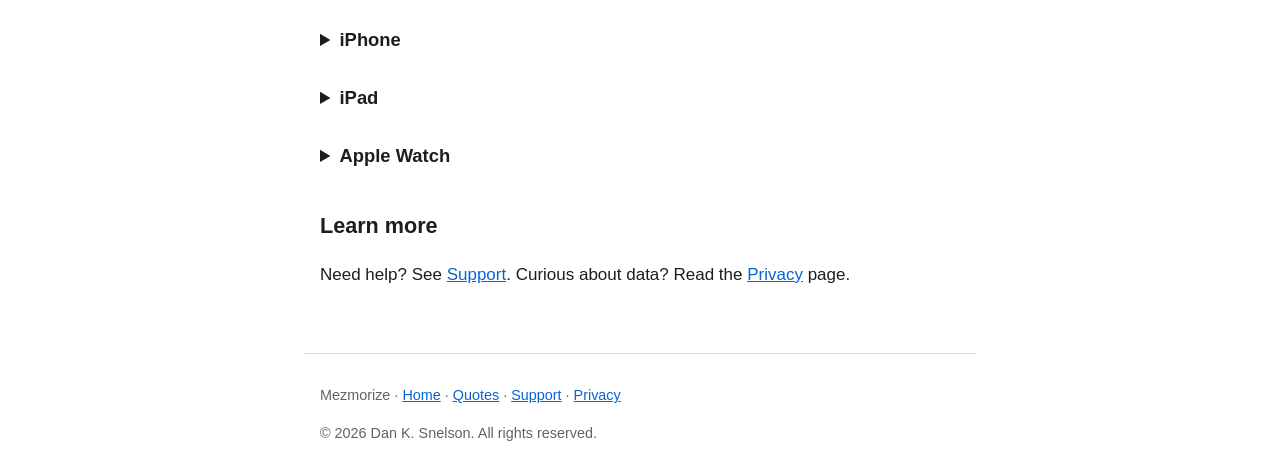
==== commit 573f52e8: "Document share-sheet import (Mezmorize#28) Add the Share sheet path to support, mention it on the ho" ====
--- a/index.html
+++ b/index.html
@@ -46,7 +46,7 @@
 <li><strong>Archive first:</strong> archiving removes a quote from your list without losing its progress, and you can unarchive it. Permanent delete is available only from Archived, and it always asks first.</li>
 <li><strong>Favorites:</strong> tap the star in a quote&rsquo;s detail, on Mac, iPhone, iPad, and Apple Watch, to mark it a favorite. Starred quotes appear in the Favorites tile, with a count. Favoriting is only a label: it never changes a quote&rsquo;s review stage or dates. Favorites are not included in exported .mezmorize files.</li>
 <li><strong>Share Quote:</strong> send a quote as plain text through the system share sheet.</li>
-<li><strong>Import Quote from URL:</strong> fill the new quote form from a web page, then review and save. Nothing is saved until you save.</li>
+<li><strong>Import Quote from URL:</strong> fill the new quote form from a web page, then review and save. Nothing is saved until you save. You can also share a link to Mezmorize from Safari or Gospel Library.</li>
 <li><strong>Export and import:</strong> share a set of quotes as a small .mezmorize file by AirDrop, Messages, Mail, or Files. A preview lets you pick which quotes to add. Review progress is not included.</li>
 <li><strong>Quote Display:</strong> in Settings, choose a serif or sans-serif font and make quote text smaller or larger.</li>
 <li><strong>Daily reminders:</strong> an optional notification at a time you choose, only on days with quotes due. It shows how many are due and, if you like, a quote preview. The app icon badge shows the due count, and tapping a reminder opens Today&rsquo;s Review.</li>
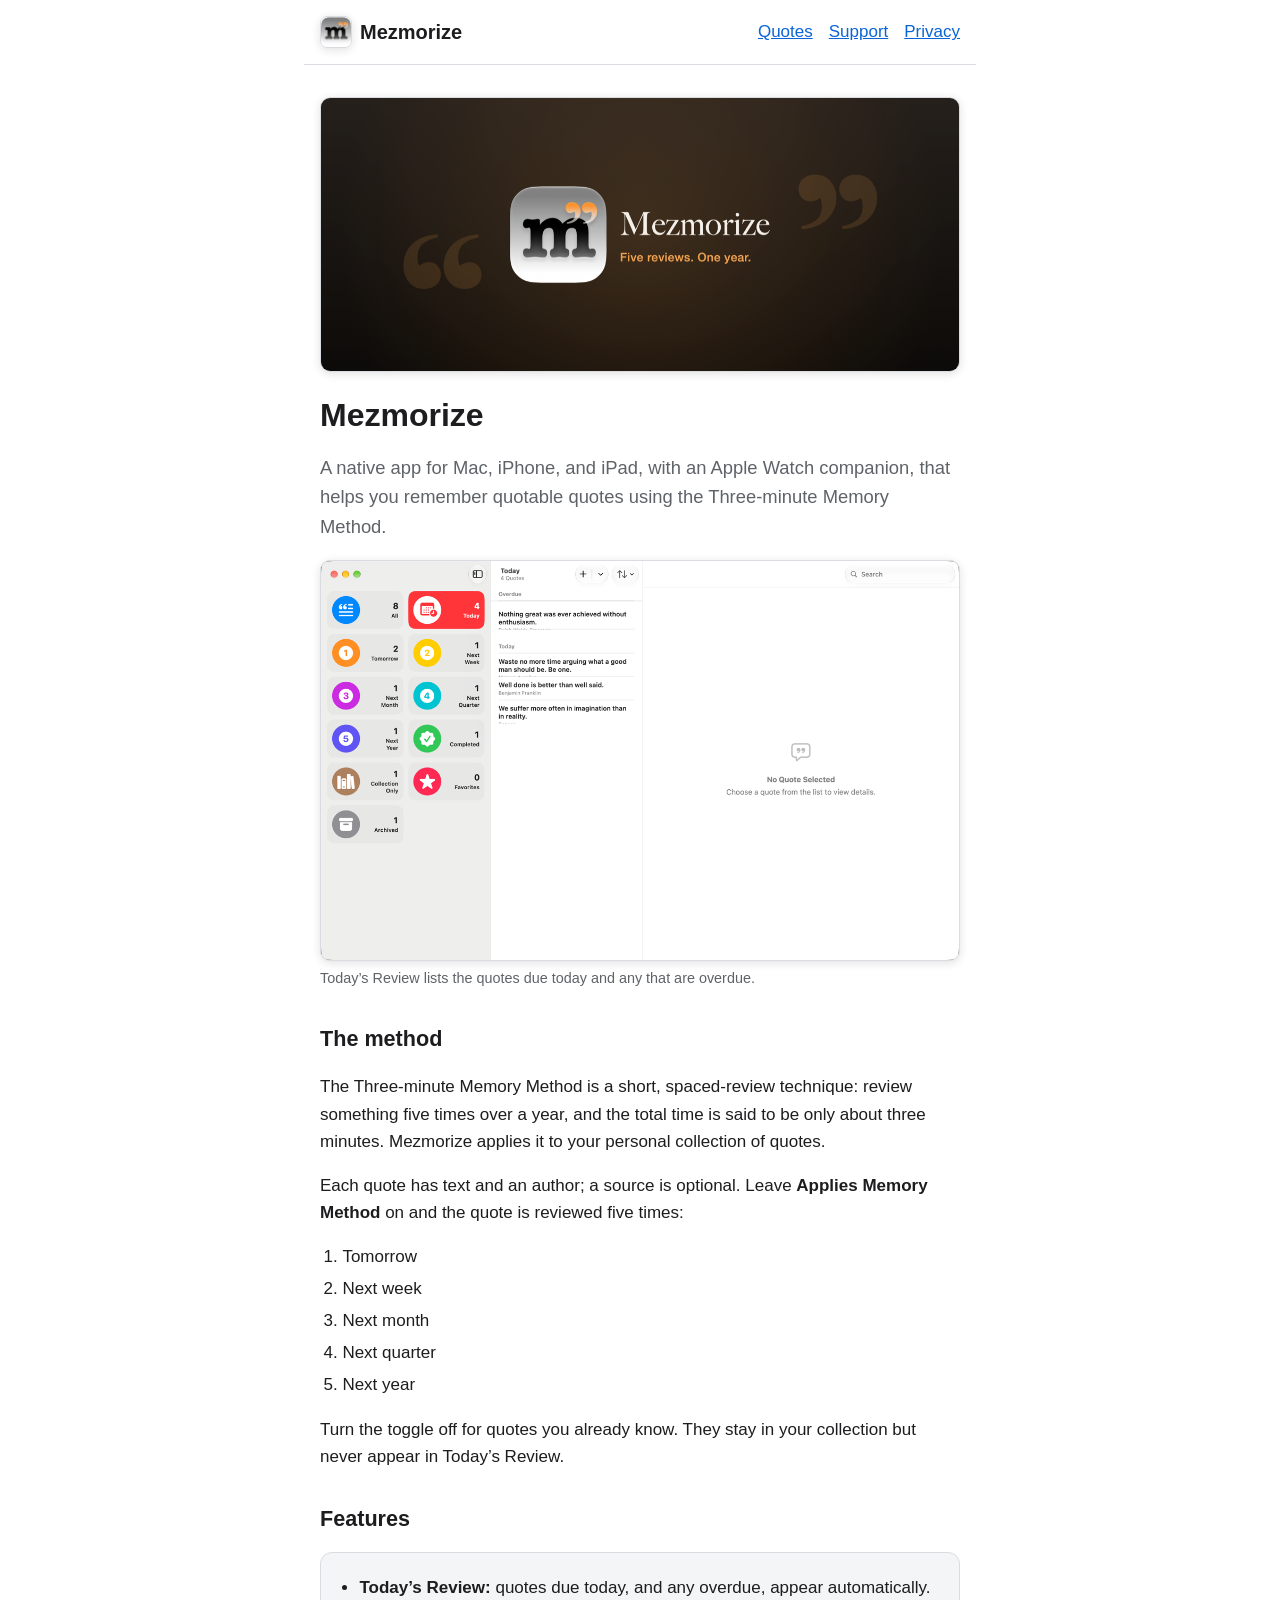
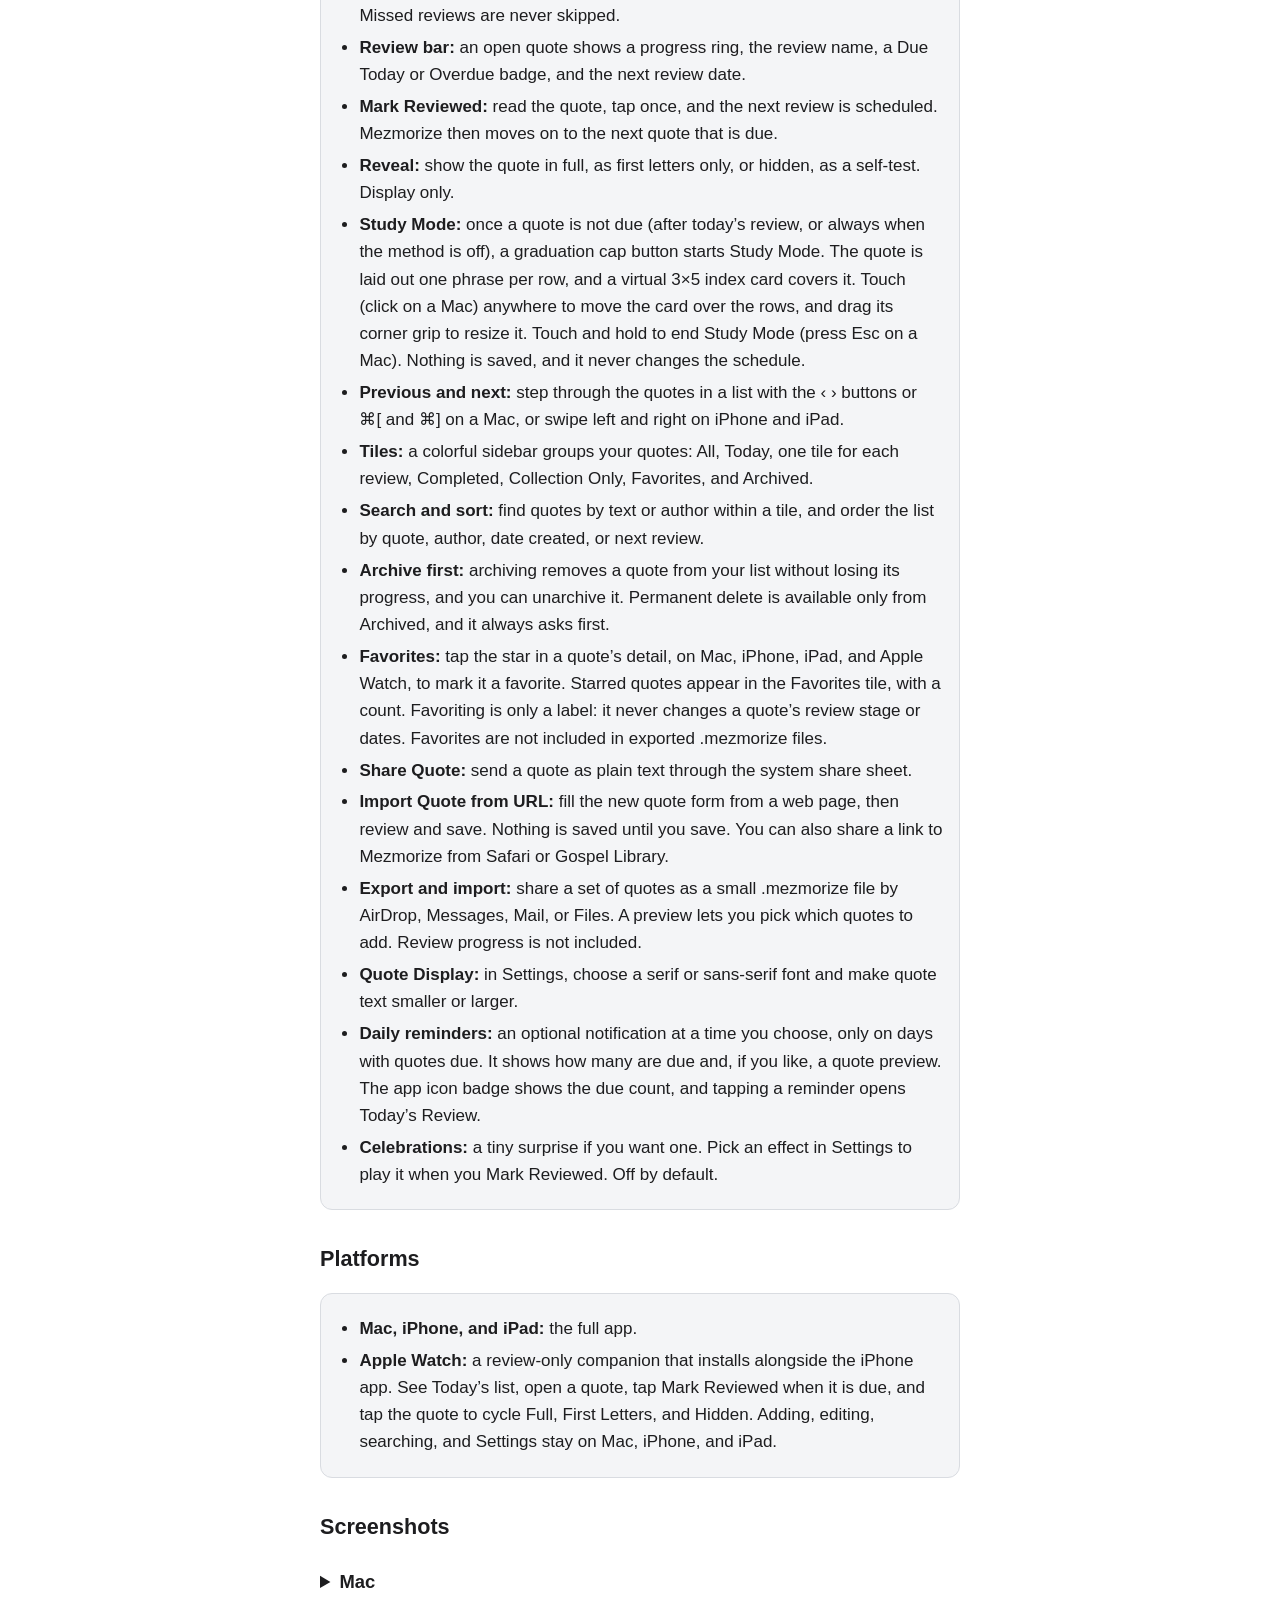
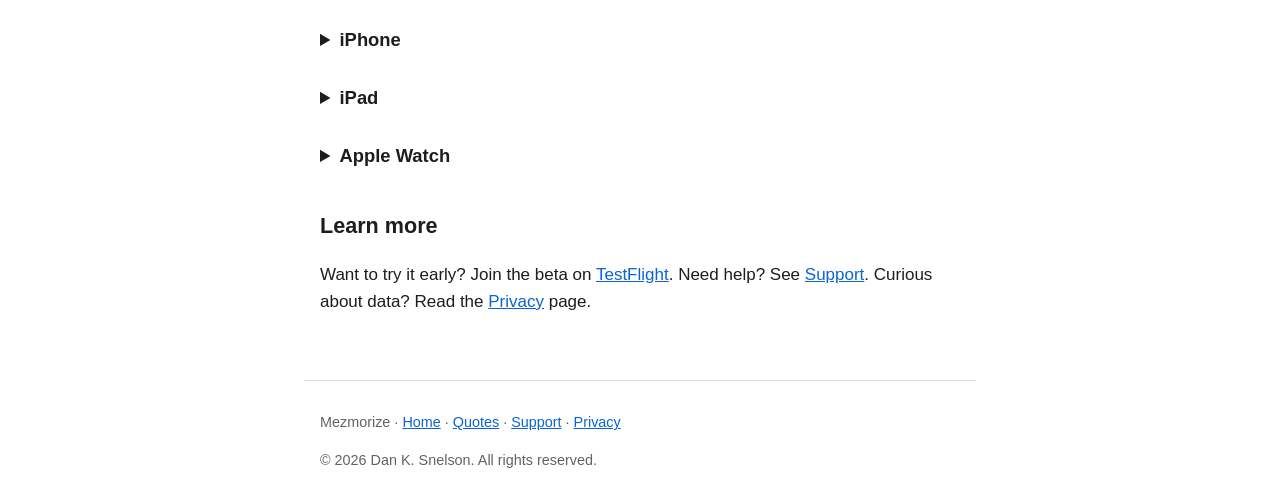
==== commit 2cd7f6a5: "TestFlight: add public invite link and limited-space note Link the TestFlight invite URL on testflig" ====
--- a/index.html
+++ b/index.html
@@ -105,7 +105,7 @@
 </details>
 
 <h2>Learn more</h2>
-<p>Need help? See <a href="support.html">Support</a>. Curious about data? Read the <a href="privacy.html">Privacy</a> page.</p>
+<p>Want to try it early? Join the beta on <a href="testflight.html">TestFlight</a>. Need help? See <a href="support.html">Support</a>. Curious about data? Read the <a href="privacy.html">Privacy</a> page.</p>
 </main>
 <footer>
 <p>Mezmorize &middot; <a href="index.html">Home</a> &middot; <a href="quotes.html">Quotes</a> &middot; <a href="support.html">Support</a> &middot; <a href="privacy.html">Privacy</a></p>
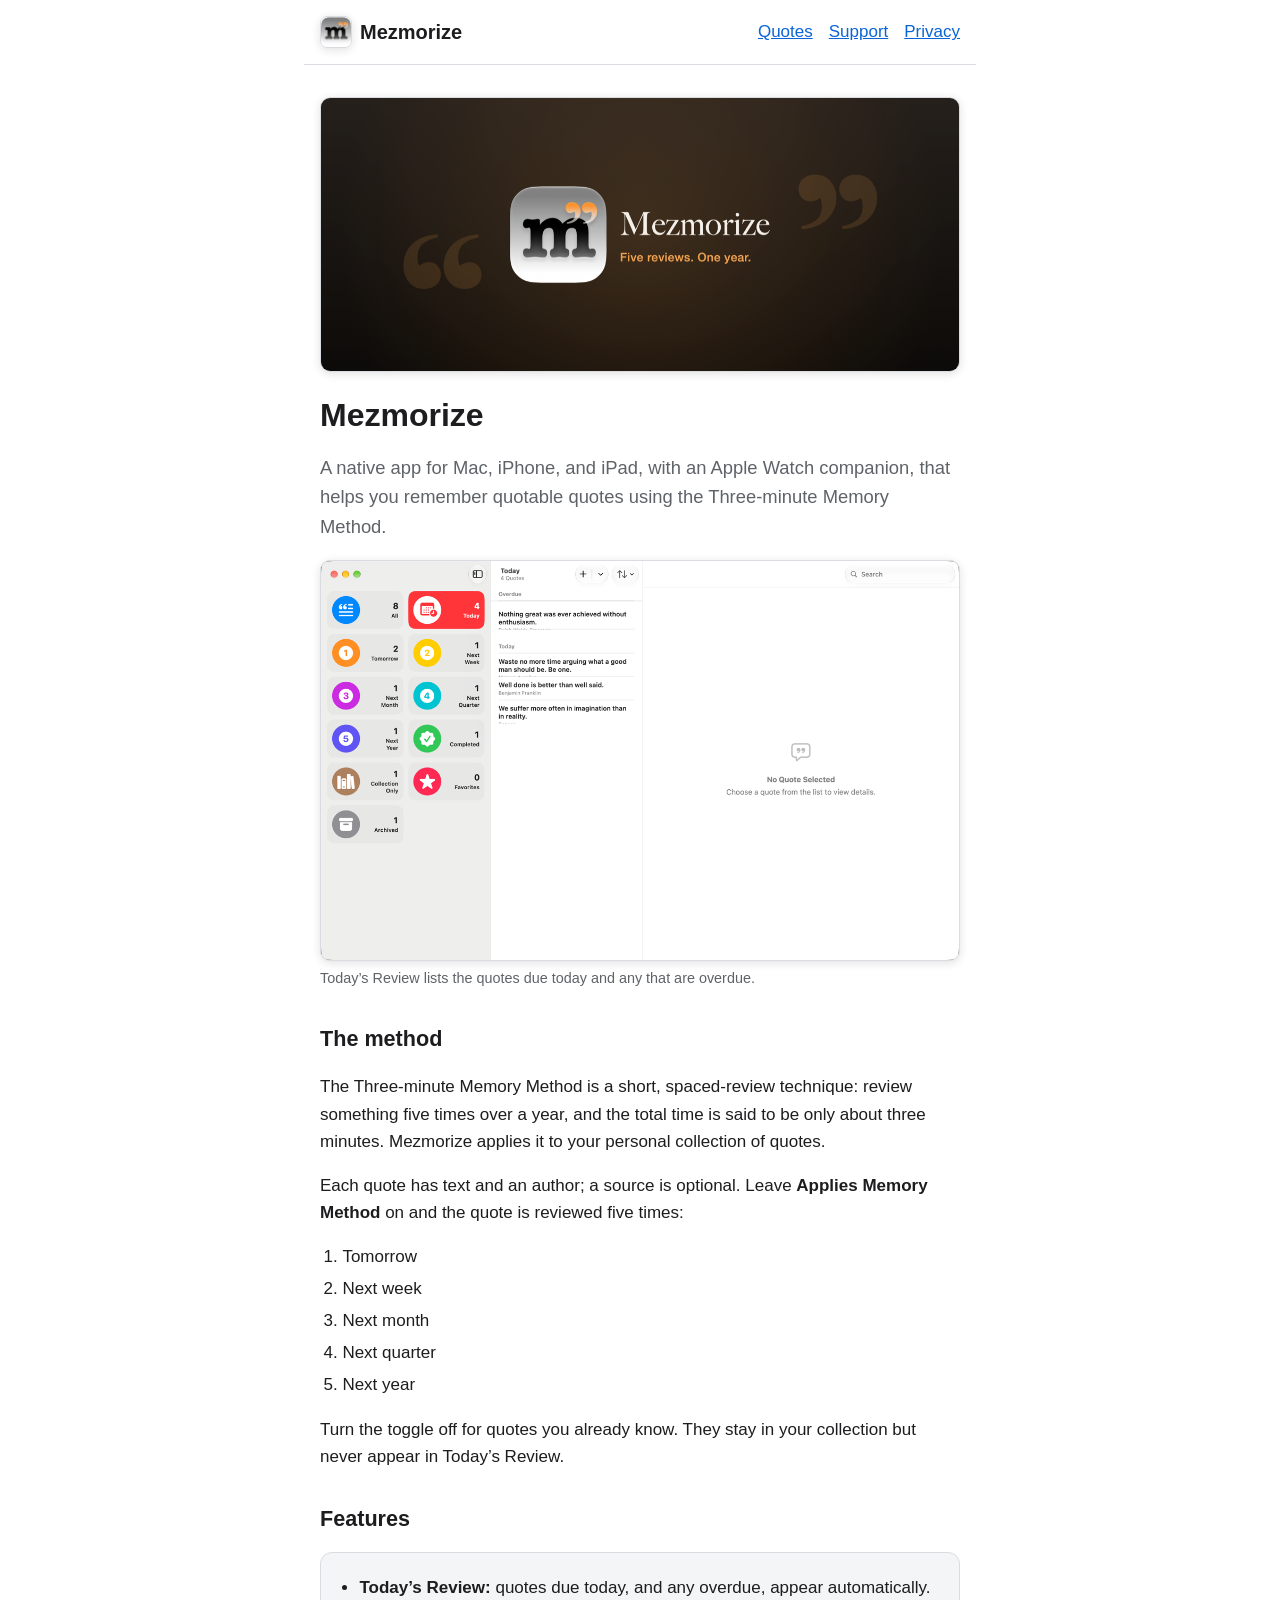
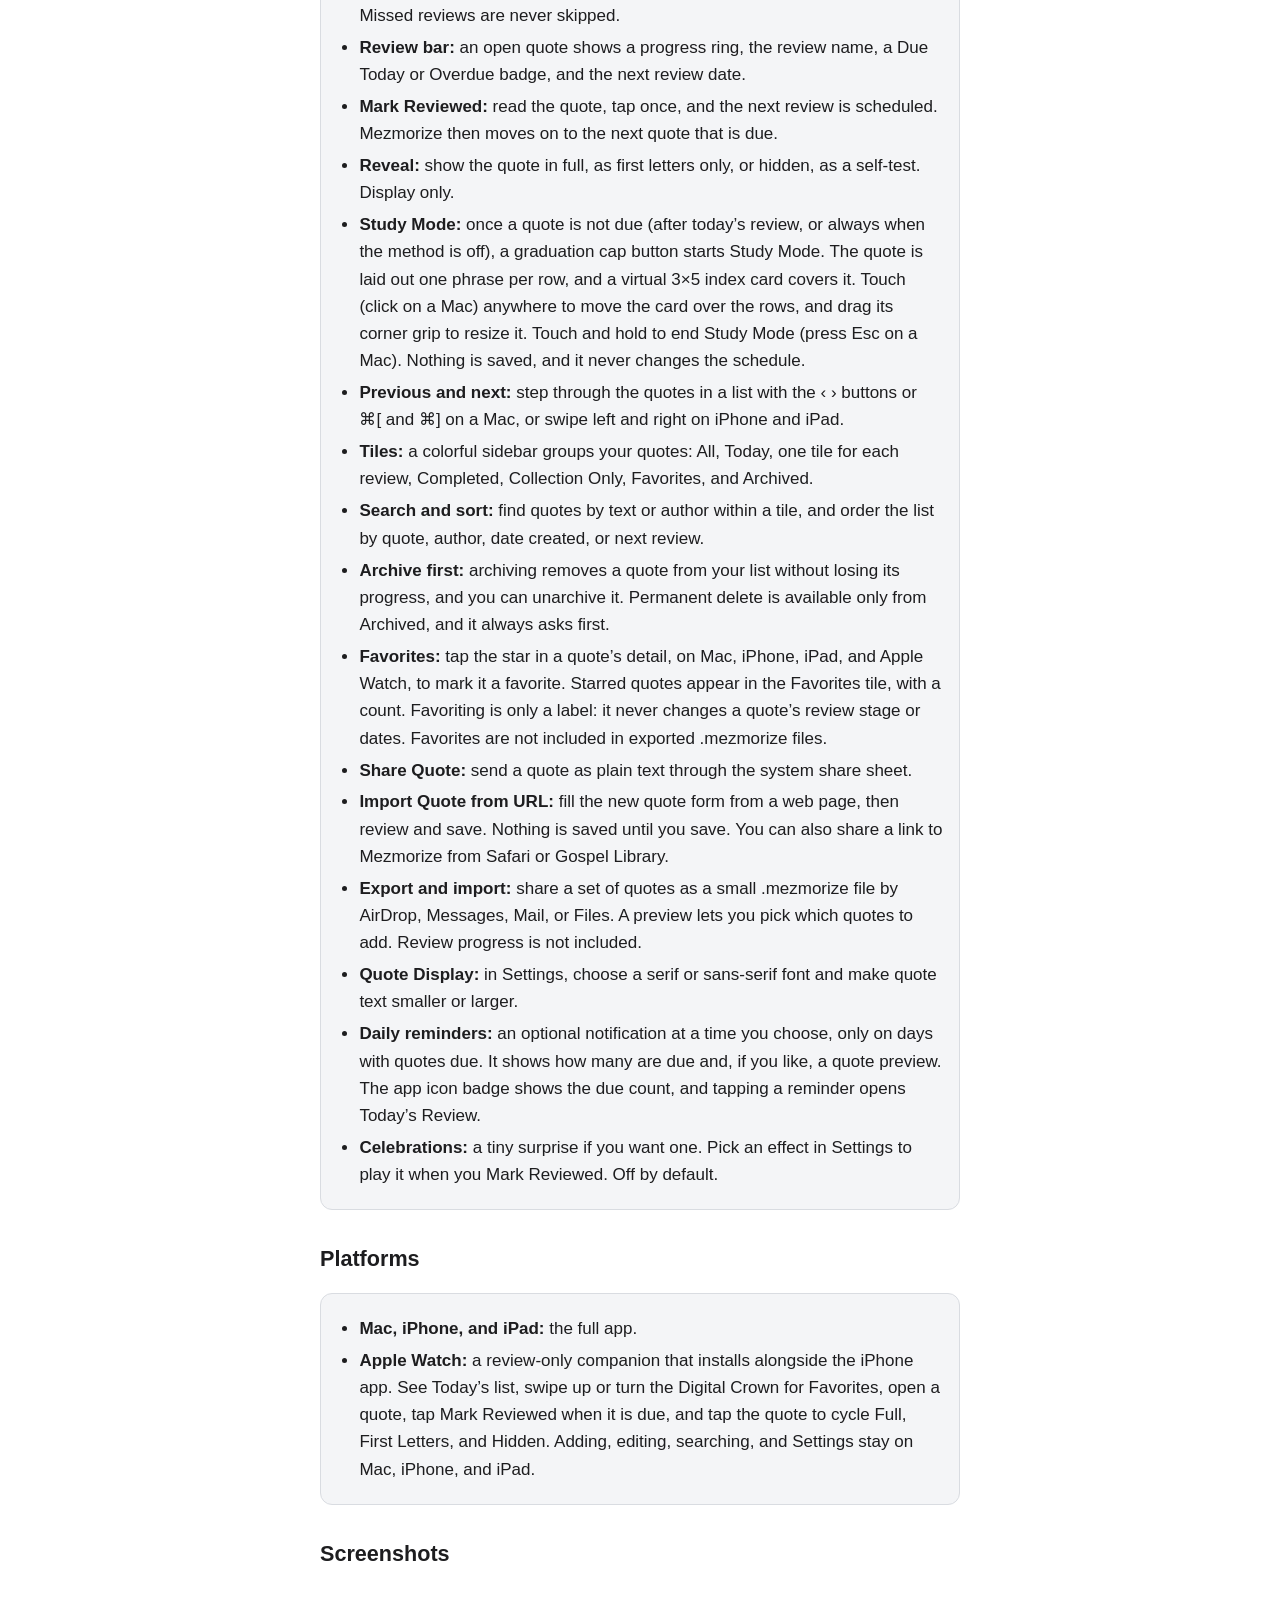
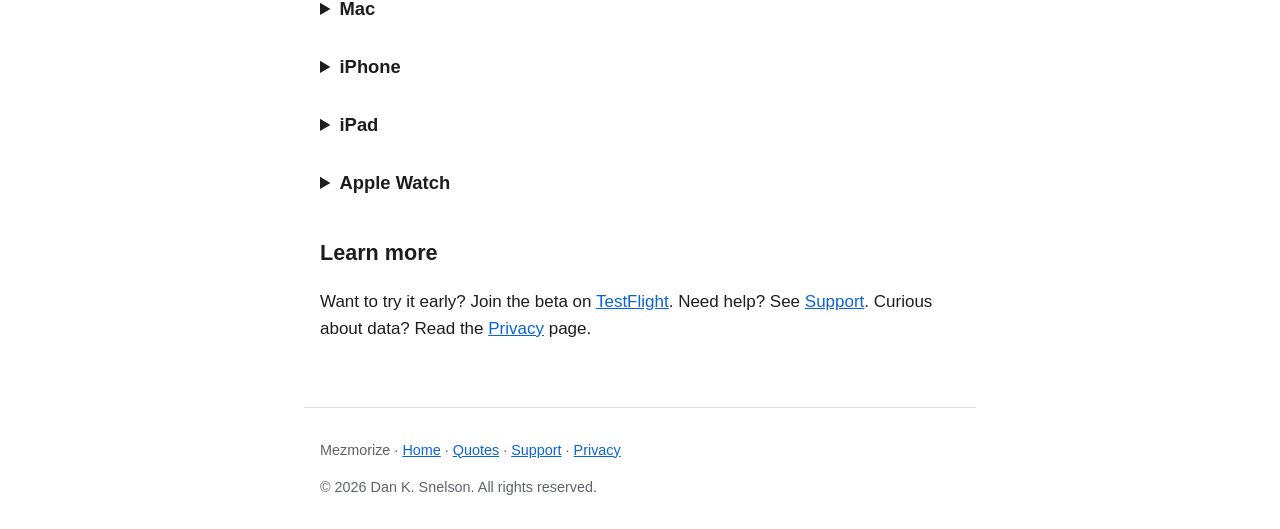
==== commit 7306af85: "Document Favorites on Apple Watch (dan-snelson/Mezmorize#64)" ====
--- a/index.html
+++ b/index.html
@@ -58,7 +58,7 @@
 <div class="card">
 <ul>
 <li><strong>Mac, iPhone, and iPad:</strong> the full app.</li>
-<li><strong>Apple Watch:</strong> a review-only companion that installs alongside the iPhone app. See Today&rsquo;s list, open a quote, tap Mark Reviewed when it is due, and tap the quote to cycle Full, First Letters, and Hidden. Adding, editing, searching, and Settings stay on Mac, iPhone, and iPad.</li>
+<li><strong>Apple Watch:</strong> a review-only companion that installs alongside the iPhone app. See Today&rsquo;s list, swipe up or turn the Digital Crown for Favorites, open a quote, tap Mark Reviewed when it is due, and tap the quote to cycle Full, First Letters, and Hidden. Adding, editing, searching, and Settings stay on Mac, iPhone, and iPad.</li>
 </ul>
 </div>
 
--- a/style.css
+++ b/style.css
@@ -17,7 +17,8 @@
 footer{border-top:1px solid var(--border);color:var(--muted);font-size:.9rem;margin-top:2rem}
 figure{margin:1rem 0}
 figcaption{color:var(--muted);font-size:.9rem;margin-top:.4rem}
-img{display:block;max-width:100%;height:auto;border-radius:10px;border:1px solid var(--border);box-shadow:0 2px 10px rgba(0,0,0,.12)}
+img,video{display:block;max-width:100%;height:auto;border-radius:10px;border:1px solid var(--border);box-shadow:0 2px 10px rgba(0,0,0,.12)}
+video{margin:1rem 0}
 .shots,.pair{display:grid;grid-template-columns:1fr;gap:1rem}
 .shots figure,.pair figure{margin:0}
 @media (min-width:600px){.shots,.pair{grid-template-columns:1fr 1fr}.wide{grid-column:1/-1}}
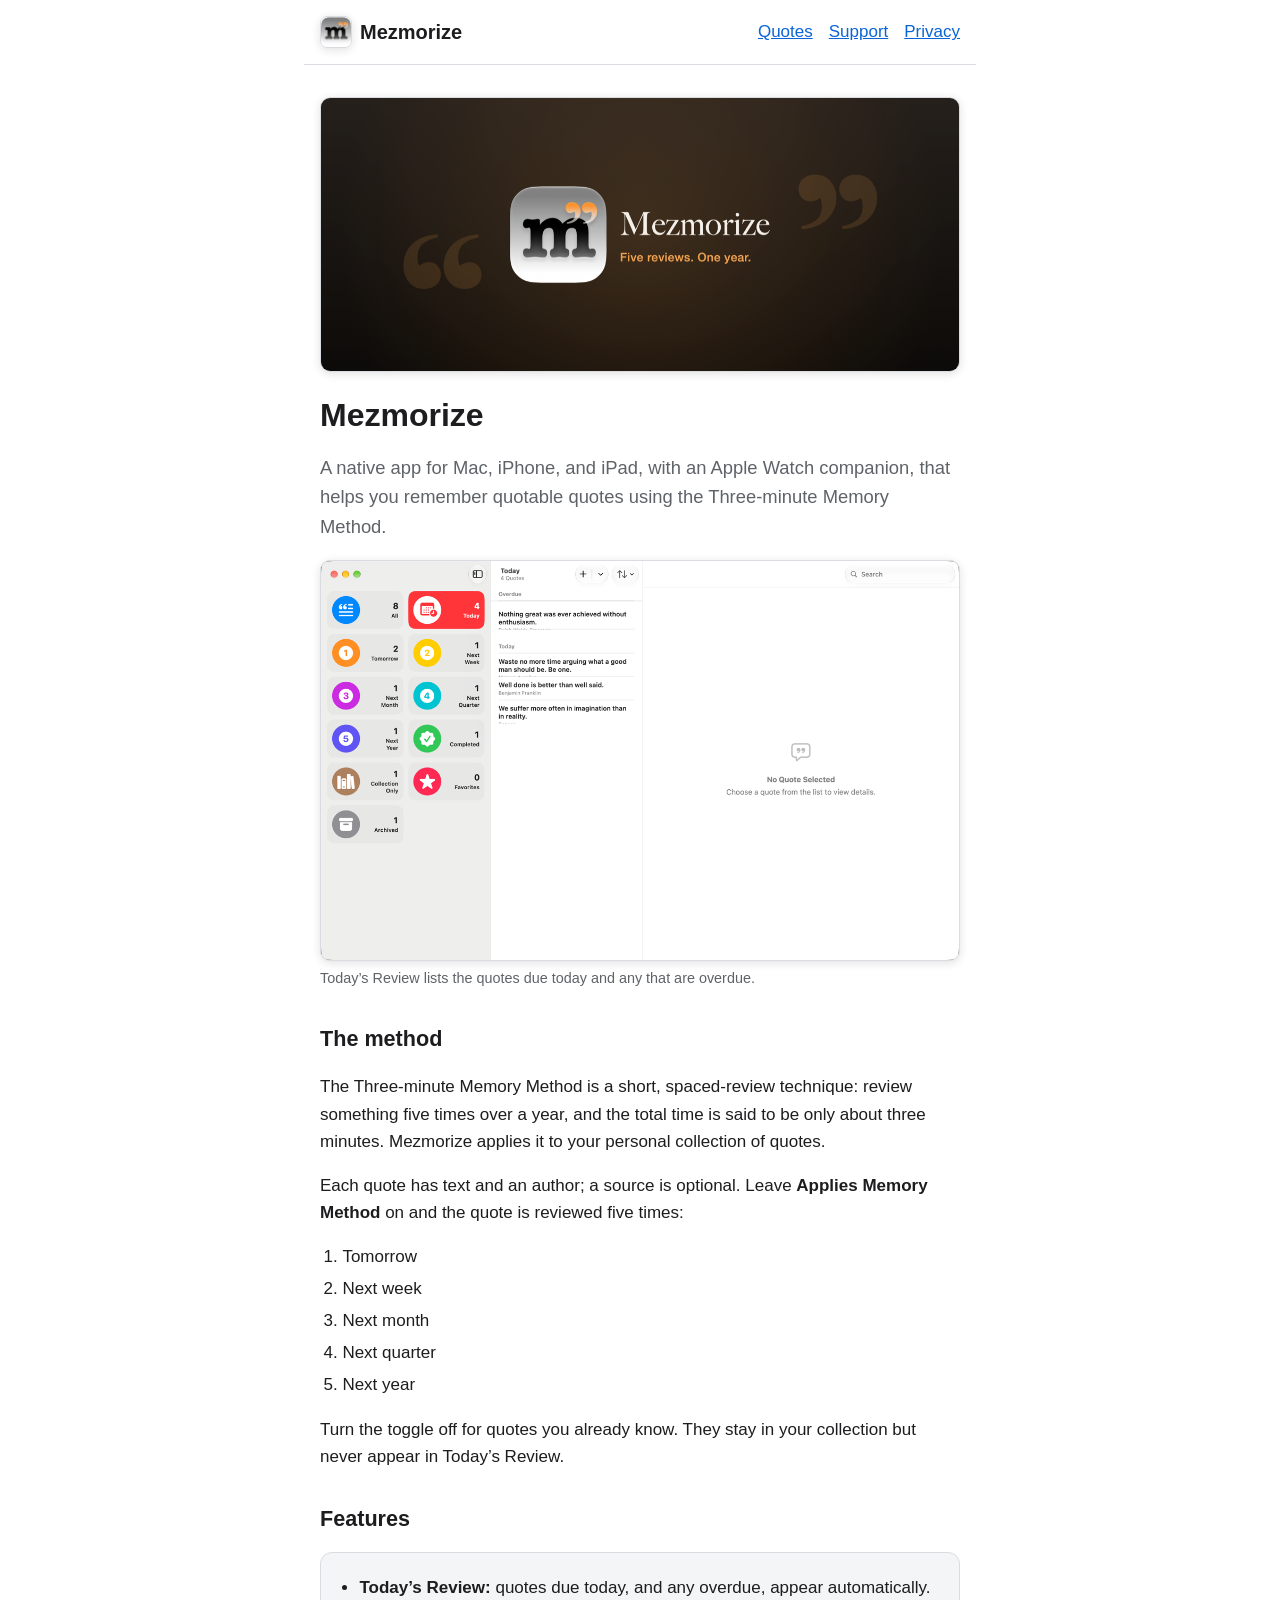
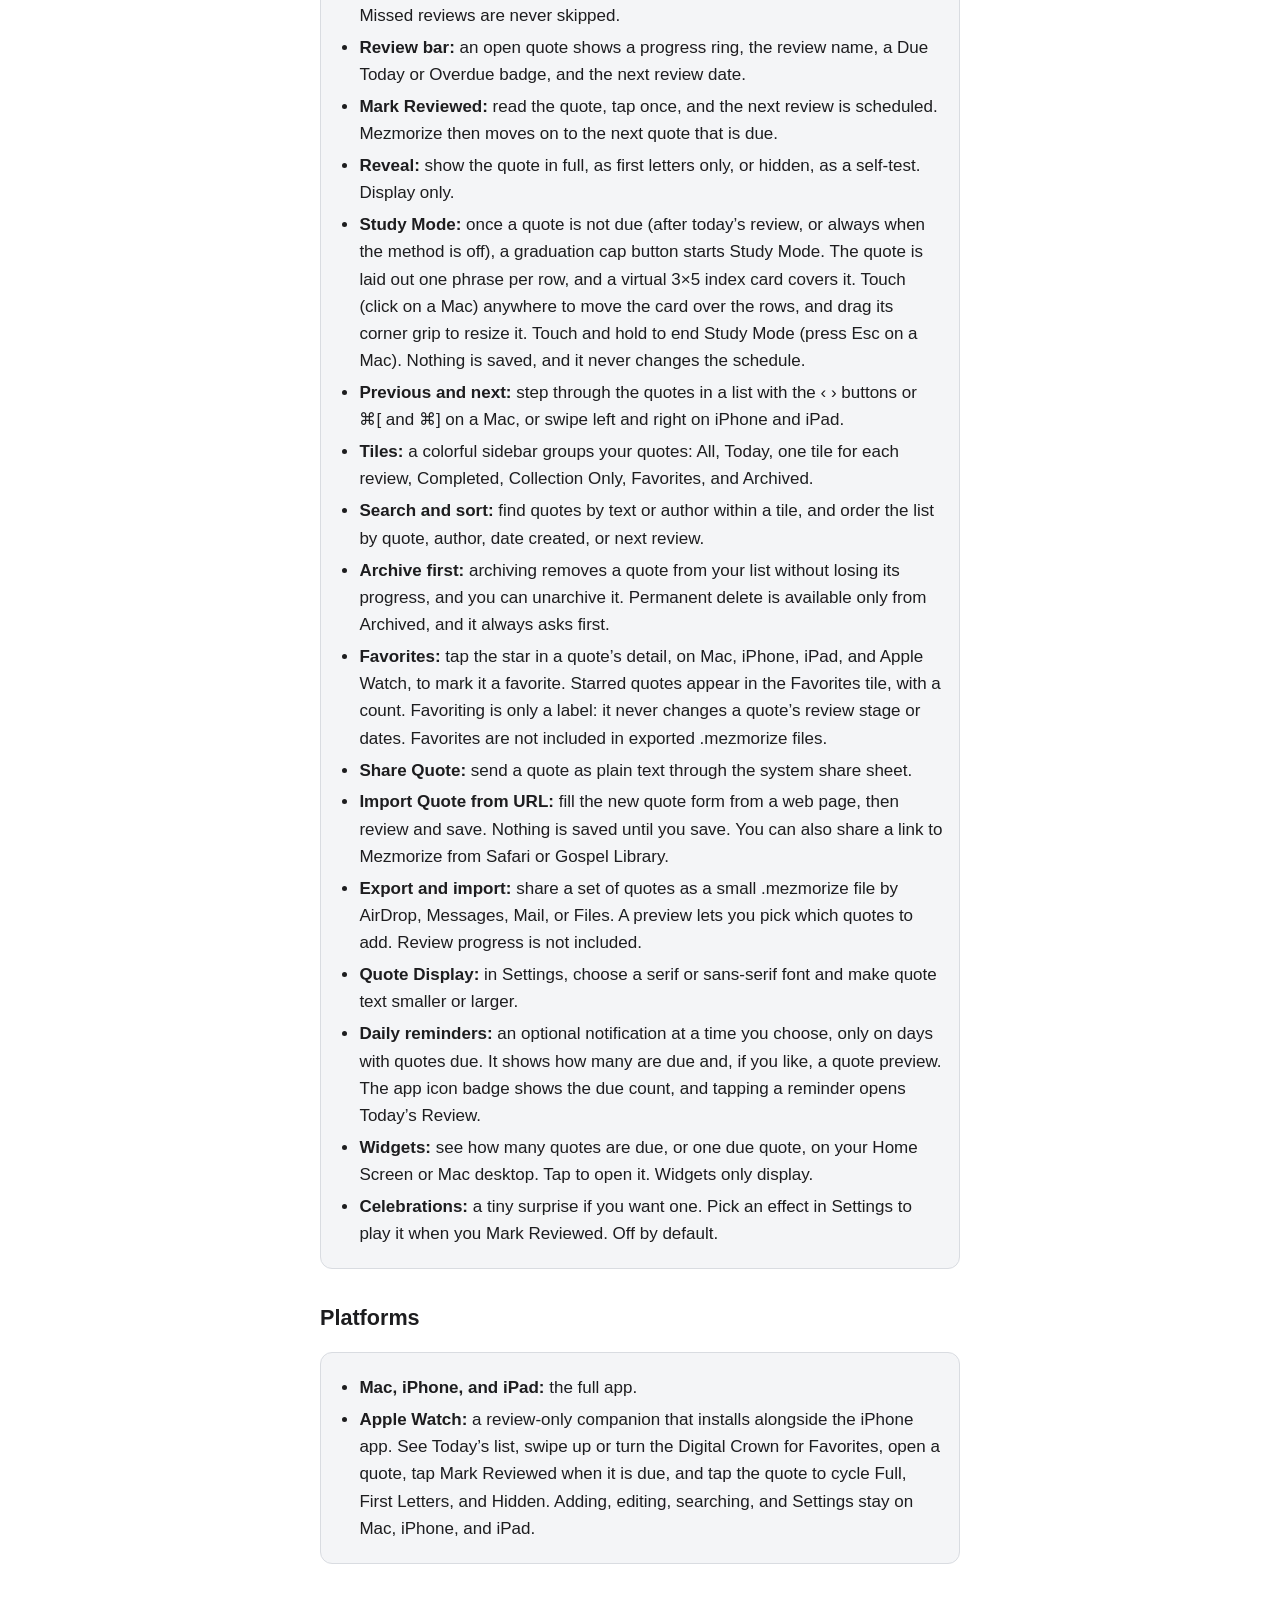
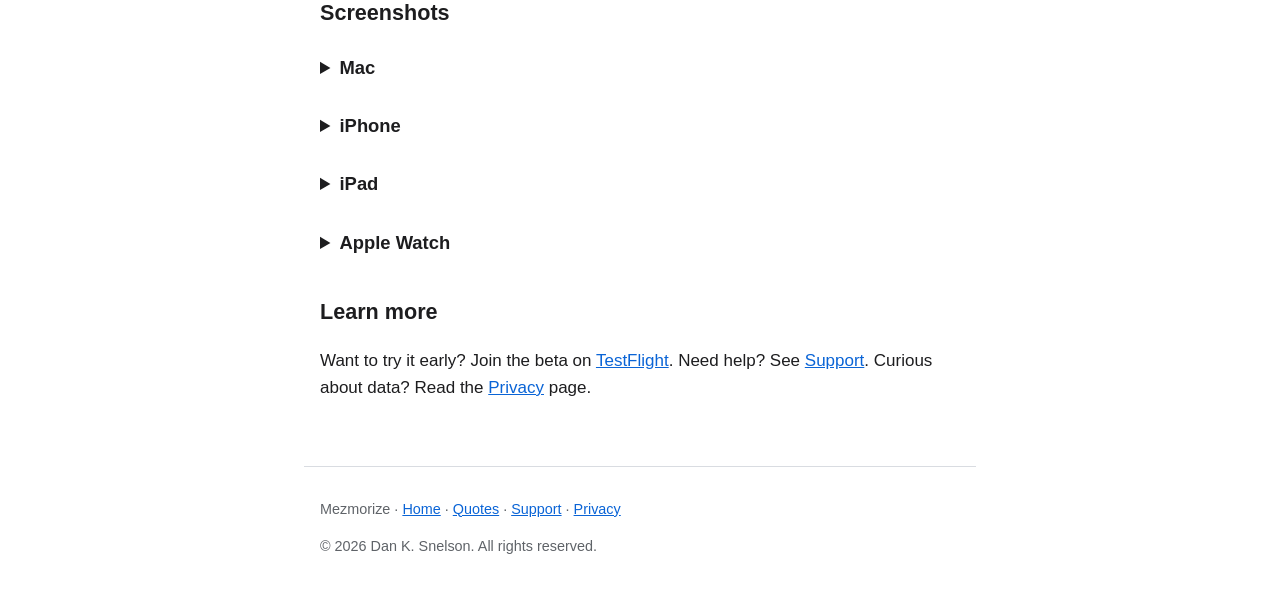
==== commit b5e4d332: "Mezmorize 1.0, build 34 - Widgets on the Home Screen or Mac desktop show how many quotes are due, or" ====
--- a/index.html
+++ b/index.html
@@ -50,6 +50,7 @@
 <li><strong>Export and import:</strong> share a set of quotes as a small .mezmorize file by AirDrop, Messages, Mail, or Files. A preview lets you pick which quotes to add. Review progress is not included.</li>
 <li><strong>Quote Display:</strong> in Settings, choose a serif or sans-serif font and make quote text smaller or larger.</li>
 <li><strong>Daily reminders:</strong> an optional notification at a time you choose, only on days with quotes due. It shows how many are due and, if you like, a quote preview. The app icon badge shows the due count, and tapping a reminder opens Today&rsquo;s Review.</li>
+<li><strong>Widgets:</strong> see how many quotes are due, or one due quote, on your Home Screen or Mac desktop. Tap to open it. Widgets only display.</li>
 <li><strong>Celebrations:</strong> a tiny surprise if you want one. Pick an effect in Settings to play it when you Mark Reviewed. Off by default.</li>
 </ul>
 </div>
